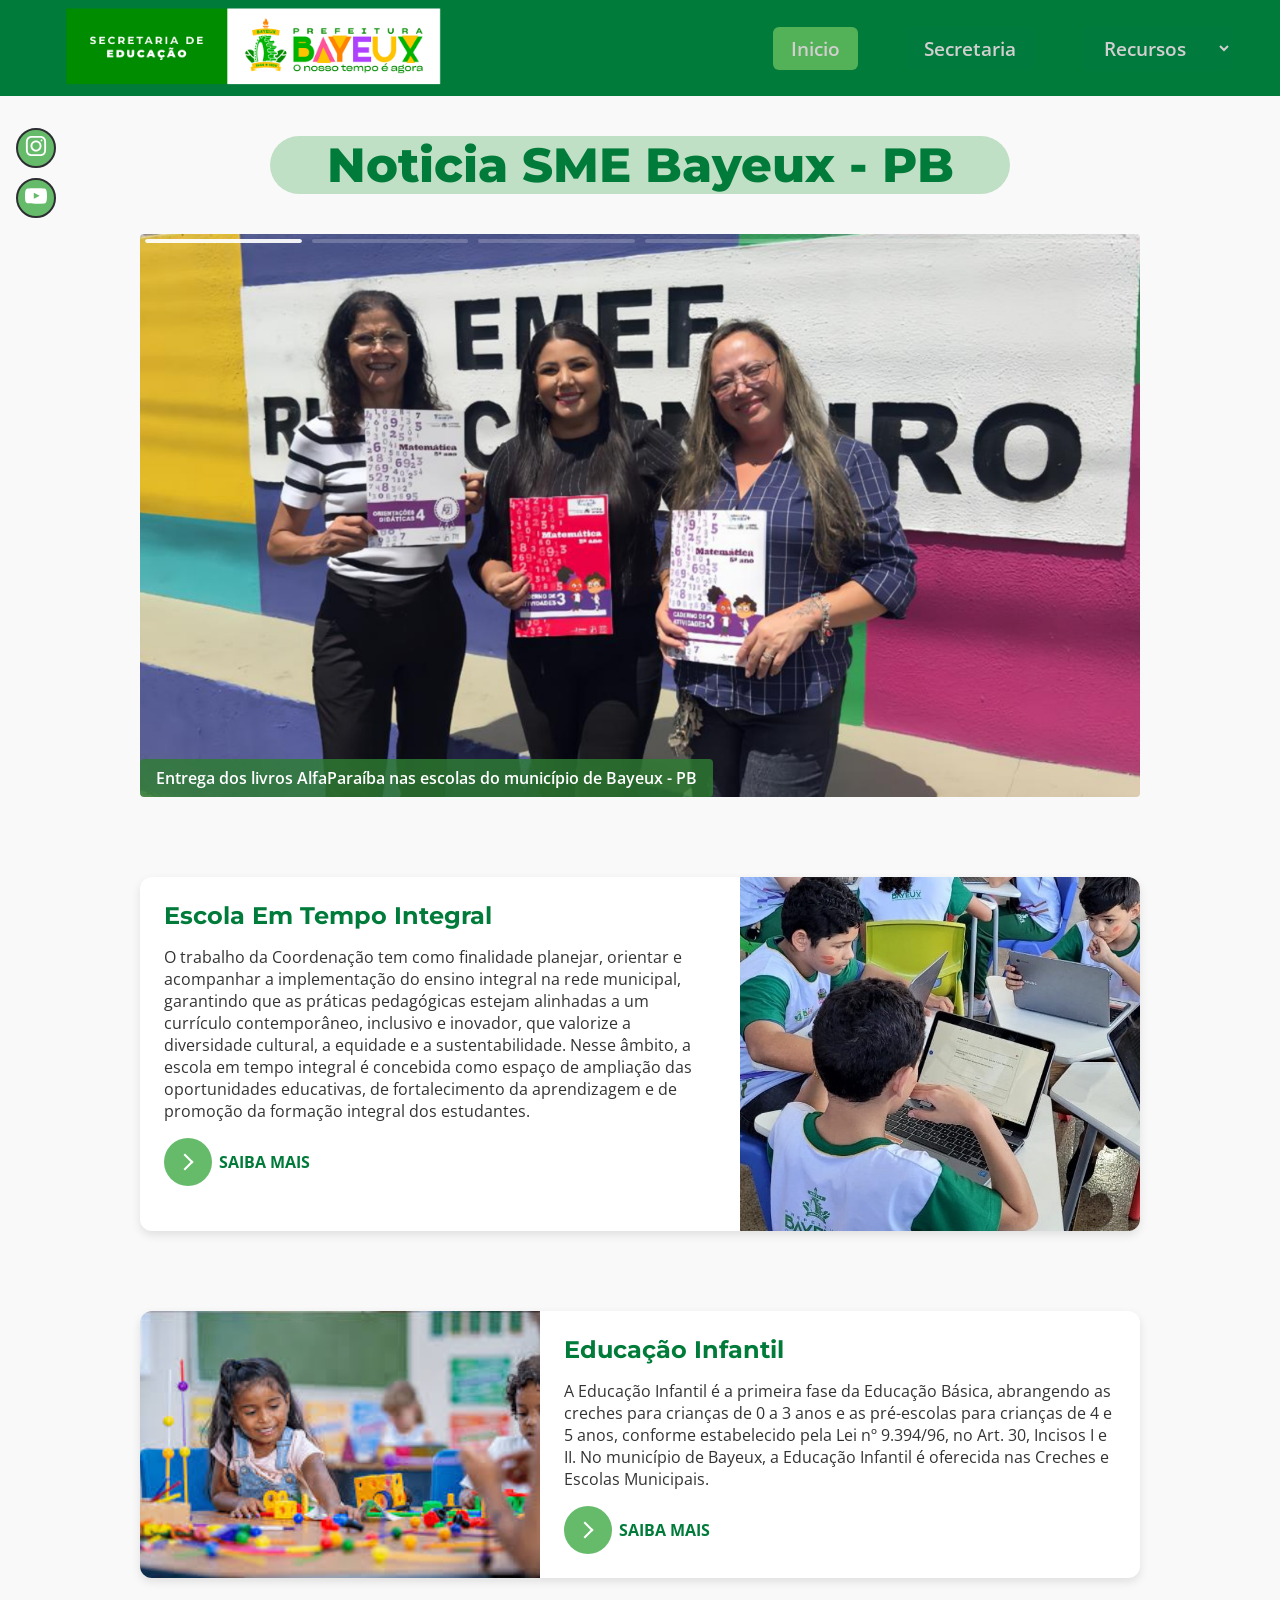
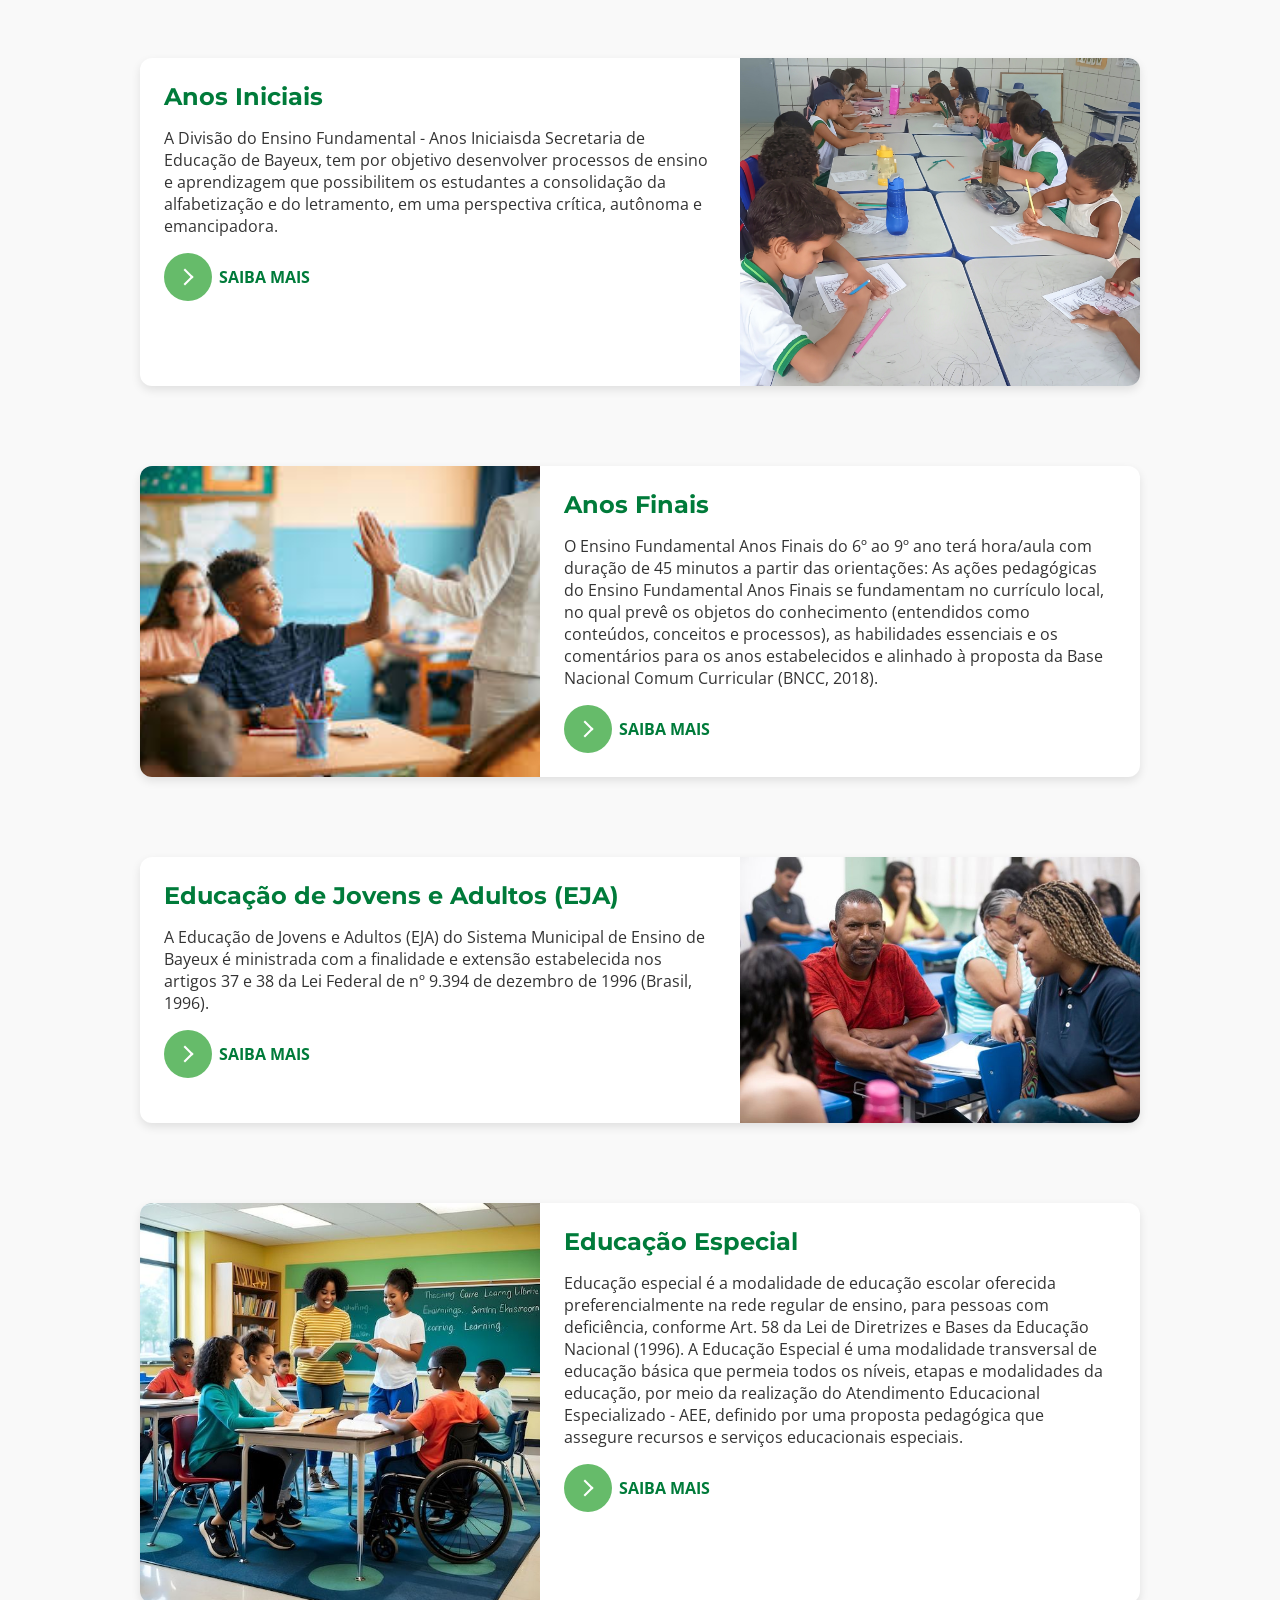
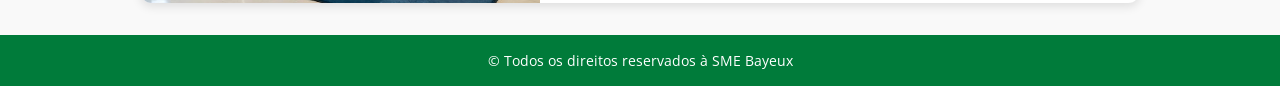
==== index.html @ 7fedcc1d "Att" ====
<!DOCTYPE html>
<html lang="pt-BR">

<head>
  <meta charset="UTF-8">
  <meta name="viewport" content="width=device-width, initial-scale=1.0">
  <link rel="shortcut icon" href="src/imagens/favicon.ico"" type=" image/x-icon">
  <title>Secretaria de Educação Bayeux - PB</title>
  <link rel="stylesheet" href="StyleSlide.css">
  <link rel="stylesheet" href="style.css">
  <link rel="stylesheet" href="stylosMenu.css">
  <link href="https://fonts.googleapis.com/css2?family=Montserrat:wght@600&family=Open+Sans&display=swap"
    rel="stylesheet">
</head>

<body>
  <nav class="navbar">
    <div class="logo"><img src="container/imagens/com fundo horizontal.png" alt=""></div>
    <div class="menu" id="menu">
      <a class="btn-menu" id="inicioMenu" href="./index.html">Inicio</a>
      <a class="btn-menu" href="container/Secretaria/index.html">Secretaria</a>
      <select id="seletor" onchange="navegar()">
        <option value="">Recursos</option>
        <option value="http://sme.bayeux.pb.gov.br/almoxarifado/index.php">Almoxarifato</option>
        <option value="http://sme.bayeux.pb.gov.br/edutec/login.php">Edutec</option>
        <option value="http://sme.bayeux.pb.gov.br/rh/login.php">Recursos H.</option>
      </select>
    </div>
    </div>
    <div class="hamburger" onclick="toggleMenu()" id="hamburger">
      <div class="bar1"></div>
      <div class="bar2"></div>
      <div class="bar3"></div>
    </div>
  </nav>

  <!-- From Uiverse.io by MarcLazz -->
  <div class="button-container">

    <button class="button flex-center">
      <a href="https://www.instagram.com/smebayeux/" target="_blank">
        <svg xmlns="http://www.w3.org/2000/svg" fill="none" width="22px" class="btn-svg" viewBox="0 0 24 24">
          <g stroke-width="0" id="SVGRepo_bgCarrier"></g>
          <g stroke-linejoin="round" stroke-linecap="round" id="SVGRepo_tracerCarrier"></g>
          <g id="SVGRepo_iconCarrier">
            <path fill="#fff"
              d="M12 18C15.3137 18 18 15.3137 18 12C18 8.68629 15.3137 6 12 6C8.68629 6 6 8.68629 6 12C6 15.3137 8.68629 18 12 18ZM12 16C14.2091 16 16 14.2091 16 12C16 9.79086 14.2091 8 12 8C9.79086 8 8 9.79086 8 12C8 14.2091 9.79086 16 12 16Z"
              clip-rule="evenodd" fill-rule="evenodd"></path>
            <path fill="#fff"
              d="M18 5C17.4477 5 17 5.44772 17 6C17 6.55228 17.4477 7 18 7C18.5523 7 19 6.55228 19 6C19 5.44772 18.5523 5 18 5Z">
            </path>
            <path fill="#fff"
              d="M1.65396 4.27606C1 5.55953 1 7.23969 1 10.6V13.4C1 16.7603 1 18.4405 1.65396 19.7239C2.2292 20.8529 3.14708 21.7708 4.27606 22.346C5.55953 23 7.23969 23 10.6 23H13.4C16.7603 23 18.4405 23 19.7239 22.346C20.8529 21.7708 21.7708 20.8529 22.346 19.7239C23 18.4405 23 16.7603 23 13.4V10.6C23 7.23969 23 5.55953 22.346 4.27606C21.7708 3.14708 20.8529 2.2292 19.7239 1.65396C18.4405 1 16.7603 1 13.4 1H10.6C7.23969 1 5.55953 1 4.27606 1.65396C3.14708 2.2292 2.2292 3.14708 1.65396 4.27606ZM13.4 3H10.6C8.88684 3 7.72225 3.00156 6.82208 3.0751C5.94524 3.14674 5.49684 3.27659 5.18404 3.43597C4.43139 3.81947 3.81947 4.43139 3.43597 5.18404C3.27659 5.49684 3.14674 5.94524 3.0751 6.82208C3.00156 7.72225 3 8.88684 3 10.6V13.4C3 15.1132 3.00156 16.2777 3.0751 17.1779C3.14674 18.0548 3.27659 18.5032 3.43597 18.816C3.81947 19.5686 4.43139 20.1805 5.18404 20.564C5.49684 20.7234 5.94524 20.8533 6.82208 20.9249C7.72225 20.9984 8.88684 21 10.6 21H13.4C15.1132 21 16.2777 20.9984 17.1779 20.9249C18.0548 20.8533 18.5032 20.7234 18.816 20.564C19.5686 20.1805 20.1805 19.5686 20.564 18.816C20.7234 18.5032 20.8533 18.0548 20.9249 17.1779C20.9984 16.2777 21 15.1132 21 13.4V10.6C21 8.88684 20.9984 7.72225 20.9249 6.82208C20.8533 5.94524 20.7234 5.49684 20.564 5.18404C20.1805 4.43139 19.5686 3.81947 18.816 3.43597C18.5032 3.27659 18.0548 3.14674 17.1779 3.0751C16.2777 3.00156 15.1132 3 13.4 3Z"
              clip-rule="evenodd" fill-rule="evenodd"></path>
          </g>
        </svg></a>
    </button>



    <button class="button flex-center"> <a href="https://www.youtube.com/c/SecretariadeEduca%C3%A7%C3%A3odeBayeux"
        target="_blank">
        <svg viewBox="0 -3 20 20" width="22px" class="btn-svg" version="1.1" xmlns="http://www.w3.org/2000/svg"
          xmlns:xlink="http://www.w3.org/1999/xlink" fill="#fff" stroke="#fff">
          <g id="SVGRepo_bgCarrier" stroke-width="0"></g>
          <g id="SVGRepo_tracerCarrier" stroke-linecap="round" stroke-linejoin="round"></g>
          <g id="SVGRepo_iconCarrier">
            <title>youtube [#fff168]</title>
            <desc>Created with Sketch.</desc>
            <defs></defs>
            <g id="Page-1" stroke="none" stroke-width="1" fill="none" fill-rule="evenodd">
              <g id="Dribbble-Light-Preview" transform="translate(-300.000000, -7442.000000)" fill="#fff">
                <g id="icons" transform="translate(56.000000, 160.000000)">
                  <path
                    d="M251.988432,7291.58588 L251.988432,7285.97425 C253.980638,7286.91168 255.523602,7287.8172 257.348463,7288.79353 C255.843351,7289.62824 253.980638,7290.56468 251.988432,7291.58588 M263.090998,7283.18289 C262.747343,7282.73013 262.161634,7282.37809 261.538073,7282.26141 C259.705243,7281.91336 248.270974,7281.91237 246.439141,7282.26141 C245.939097,7282.35515 245.493839,7282.58153 245.111335,7282.93357 C243.49964,7284.42947 244.004664,7292.45151 244.393145,7293.75096 C244.556505,7294.31342 244.767679,7294.71931 245.033639,7294.98558 C245.376298,7295.33761 245.845463,7295.57995 246.384355,7295.68865 C247.893451,7296.0008 255.668037,7296.17532 261.506198,7295.73552 C262.044094,7295.64178 262.520231,7295.39147 262.895762,7295.02447 C264.385932,7293.53455 264.28433,7285.06174 263.090998,7283.18289"
                    id="youtube-[#fff168]"></path>
                </g>
              </g>
            </g>
          </g>
        </svg>
      </a>
    </button>

  </div>


  <div class="slide">
    <h1 class="textoSlide">Noticia SME Bayeux - PB</h1>
    <div id="slide">
      <div id="slide-elements">
        <div class="slideNoticia">
          <img src="container/Iniciais/noticia6/imagens/SLD.png" alt="Lobo">
          <a class="noticia" href="container/Iniciais/noticia6/Noticia1.html">Entrega dos livros AlfaParaíba nas escolas
            do município de Bayeux - PB</a>
        </div>
        <div class="slideNoticia">
          <img src="./assets/Design sem nome.png" alt="Lobo">
          <a class="noticia" href="container/EscolaEmTempoIntegral/noticia2/Noticia2.html">Formação dos oficineiros de
            robótica Bayeux -
            PB.</a>
        </div>
        <div class="slideNoticia">
          <img src="./assets/noticia4.png" alt="Lobo">
          <a class="noticia" href="NoticiasSlide/noticia4/Noticia1.html">Secretaria de Educação de Bayeux -PB participa
            do VII Congresso Internacional de Autismos do Brasil.</a>
        </div>
        <div class="slideNoticia">
          <img src="./assets/noticia1.png" alt="Lobo">
          <a class="noticia" href="NoticiasSlide/noticia1/Noticia1.html">Entrega de Fardamentos nas Escolas de Bayeux -
            PB</a>
        </div>

        <div class="slideNoticia">
          <img src="./assets/noticia2.png" alt="Lobo">
          <a class="noticia" href="NoticiasSlide/noticia2/Noticia1.html">Lançamento da Plataforma Jovens Gênios e
            Robótica Educacional em Bayeux - PB</a>
        </div>
        <div class="slideNoticia">
          <img src="./assets/noticia3.png" alt="Lobo">
          <a class="noticia" href="NoticiasSlide/noticia3/Noticia1.html">Participação no Pacto Paraibano pela Primeira
            Infância – Compromisso com o Futuro das Crianças de Bayeux</a>
        </div>
        <!-- <video playsinline src="./assets/video.mp4"></video> -->

      </div>
      <div id="slide-controls"></div>
    </div>
  </div>
  <div class="section">
    <img src="./container/EscolaEmTempoIntegral/imagens/WhatsApp Image 2025-09-27 at 11.26.36.jpeg" alt="Anos Iniciais">
    <div class="section-content">
      <h2>Escola Em Tempo Integral</h2>
      <p>O trabalho da Coordenação tem como finalidade planejar, orientar e acompanhar a implementação do ensino
        integral na rede municipal, garantindo que as práticas pedagógicas estejam alinhadas a um currículo
        contemporâneo, inclusivo e inovador, que valorize a diversidade cultural, a equidade e a sustentabilidade. Nesse
        âmbito, a escola em tempo integral é concebida como espaço de ampliação das oportunidades educativas, de
        fortalecimento da aprendizagem e de promoção da formação integral dos estudantes.</p>
      <a href="./container/EscolaEmTempoIntegral/Iniciais.html" class="saiba-mais"><button class="learn-more">
          <span class="circle" aria-hidden="true">
            <span class="icon arrow"></span>
          </span>
          <span class="button-text">Saiba Mais</span>
        </button></a>
    </div>
  </div>
  <div class="section">
    <img src="./container/imagens/infantil.jpg" alt="Educação Infantil">
    <div class="section-content">
      <h2>Educação Infantil</h2>
      <p>A Educação Infantil é a primeira fase da Educação Básica, abrangendo as creches para crianças de 0 a 3 anos e
        as pré-escolas para crianças de 4 e 5 anos, conforme estabelecido pela Lei nº 9.394/96, no Art. 30, Incisos I e
        II. No município de Bayeux, a Educação Infantil é oferecida nas Creches e Escolas Municipais.</p>
      <a href="./container/Infantil/infantil.html" class="saiba-mais"><button class="learn-more">
          <span class="circle" aria-hidden="true">
            <span class="icon arrow"></span>
          </span>
          <span class="button-text">Saiba Mais</span>
        </button></a>
    </div>
  </div>

  <div class="section">
    <img src="./container/imagens/FE3DC81A-6392-4A5D-9F56-CAB04B73FA2E.jpeg" alt="Anos Iniciais">
    <div class="section-content">
      <h2>Anos Iniciais</h2>
      <p>A Divisão do Ensino Fundamental - Anos Iniciaisda Secretaria de Educação de Bayeux, tem por objetivo
        desenvolver processos de ensino e aprendizagem que possibilitem os estudantes a consolidação da alfabetização e
        do letramento, em uma perspectiva crítica, autônoma e emancipadora.</p>
      <a href="./container/Iniciais/Iniciais.html" class="saiba-mais"><button class="learn-more">
          <span class="circle" aria-hidden="true">
            <span class="icon arrow"></span>
          </span>
          <span class="button-text">Saiba Mais</span>
        </button></a>
    </div>
  </div>

  <div class="section">
    <img src="./container/imagens/educação final.jpg" alt="Anos Finais">
    <div class="section-content">
      <h2>Anos Finais</h2>
      <p>O Ensino Fundamental Anos Finais do 6º ao 9º ano terá hora/aula com duração de 45 minutos a partir das
        orientações: As ações pedagógicas do Ensino Fundamental Anos Finais se fundamentam no currículo local, no qual
        prevê os objetos do conhecimento (entendidos como conteúdos, conceitos e processos), as habilidades essenciais e
        os comentários para os anos estabelecidos e alinhado à proposta da Base Nacional Comum Curricular (BNCC, 2018).
      </p>
      <a href="./container/Finais/Finais.html" class="saiba-mais"><button class="learn-more">
          <span class="circle" aria-hidden="true">
            <span class="icon arrow"></span>
          </span>
          <span class="button-text">Saiba Mais</span>
        </button></a>
    </div>
  </div>

  <div class="section">
    <img src="./container/imagens/eja.jpg" alt="EJA">
    <div class="section-content">
      <h2>Educação de Jovens e Adultos (EJA)</h2>
      <p> A Educação de Jovens e Adultos (EJA) do Sistema Municipal de Ensino de Bayeux é ministrada com a finalidade e
        extensão estabelecida nos artigos 37 e 38 da Lei Federal de nº 9.394 de dezembro de 1996 (Brasil, 1996).</p>
      <a href="./container/Eja/Eja.html" class="saiba-mais"><button class="learn-more">
          <span class="circle" aria-hidden="true">
            <span class="icon arrow"></span>
          </span>
          <span class="button-text">Saiba Mais</span>
        </button></a>
    </div>
  </div>

  <div class="section">
    <img src="./container/imagens/AnosFinais.jpg" alt="Educação Especial">
    <div class="section-content">
      <h2>Educação Especial</h2>
      <p>Educação especial é a modalidade de educação escolar oferecida preferencialmente na rede regular de ensino,
        para pessoas com deficiência, conforme Art. 58 da Lei de Diretrizes e Bases da Educação Nacional (1996). A
        Educação Especial é uma modalidade transversal de educação básica que permeia todos os níveis, etapas e
        modalidades da educação, por meio da realização do Atendimento Educacional Especializado - AEE, definido por uma
        proposta pedagógica que assegure recursos e serviços educacionais especiais.</p>
      <a href="./container/Especial/Especial.html" class="saiba-mais"><button class="learn-more">
          <span class="circle" aria-hidden="true">
            <span class="icon arrow"></span>
          </span>
          <span class="button-text">Saiba Mais</span>
        </button></a>
    </div>
  </div>

  <footer>
    © Todos os direitos reservados à SME Bayeux
  </footer>

  <script type="module" src="dist/script.js"></script>
  <script src="scriptDOM.js"></script>
</body>

</html>
---- StyleSlide.css ----
.slide {
  font-family: sans-serif;
  margin: 20px;
}
.textoSlide{
  font-weight: 800;
  font-size: 3rem;
  margin: 40px auto;
  background-color: rgb(192, 224, 198);
  border-radius: 10rem;
  width: 740px;
}

.slide.paused {
  user-select: none;
  -webkit-user-select: none;
  -webkit-touch-callout: none;
  text-size-adjust: none;
  -webkit-text-size-adjust: none;
  touch-action: manipulation;
}

img,
video {
  display: block;
  max-width: 100%;
}

h1 {
  text-align: center;
  font-size: 2rem;
  color: var(--verde-principal);
  font-family: 'Montserrat', sans-serif;
  margin-bottom: 1rem;
}

#slide {
  display: grid;
  border-radius: 4px;
  overflow: hidden;
  margin: 20px auto;
  max-width: 1000px;
  
}

#slide-elements {
  display: grid;
  grid-area: 1/1;
}

#slide-elements>* {
  grid-area: 1/1;
  opacity: 0;
  visibility: none;
}

#slide-elements>.active {
  opacity: 1;
  visibility: visible;
}

#slide-controls {
  grid-area: 1/1;
  display: grid;
  grid-template-columns: 1fr 1fr;
  position: relative;
}

#slide-controls button {
  opacity: 0;
  appearance: none;
  -webkit-tap-highlight-color: rgba(0, 0, 0, 0);
}

#slide-thumb {
  display: flex;
  position: absolute;
  width: 100%;
  pointer-events: none;
}

#slide-thumb>span {
  flex: 1;
  display: block;
  height: 4px;
  background: rgba(255, 255, 255, 0.2);
  margin: 5px;
  border-radius: 4px;
  overflow: hidden;
  isolation: isolate;
}

#slide-thumb .thumb-item.active {
  display: block;
  height: inherit;
  background: rgba(255, 255, 255, 0.9);
  border-radius: 4px;
  transform: translateX(-100%);
  animation: thumb forwards linear running;
}

#slide-thumb .thumb-item.paused {
  animation-play-state: paused;
}

@keyframes thumb {
  to {
    transform: initial;
  }
}
.noticia{
  padding: .5rem 1rem;
  z-index: 1000;
  cursor: pointer;
  position: absolute;
  bottom: 0;
  border-radius: 4px;
  background: rgba(46, 125, 50, 0.8);
  color: white;
  text-decoration: none;
  font-weight: 600;
  font-size: 1rem;
}
.noticia:hover{
  background-color: #2E7D32;
}
.slideNoticia{
  position: relative;
}
---- style.css ----
:root {
      --verde-principal: #2e7d32;
      --verde-claro: #66bb6a;
      --fundo: #f9f9f9;
      --texto: #333;
      --branco: #fff;
    }

    * {
      margin: 0;
      padding: 0;
      box-sizing: border-box;
      font-family: 'Open Sans', sans-serif;
    }

    body {
      background-color: var(--fundo);
      color: var(--texto);
      position: relative;
    }

    header {
      background: linear-gradient(135deg, var(--verde-claro), var(--verde-principal));
      color: var(--branco);
      padding: 2rem 1rem;
      text-align: center;
    }

    header h1 {
      font-family: 'Montserrat', sans-serif;
      font-size: 2rem;
      margin-bottom: 0.5rem;
    }

    .section {
      background-color: var(--branco);
      margin: 1rem auto;
      border-radius: 12px;
      box-shadow: 0 4px 10px rgba(0, 0, 0, 0.1);
      display: flex;
      overflow: hidden;
      max-width: 1000px;
      flex-direction: row;
      margin-top: 80px;
    }

    .section:nth-child(even) {
      flex-direction: row-reverse;
    }

    .section img {
      width: 40%;
      object-fit: cover;
    }

    .section-content {
      padding: 1.5rem;
      width: 60%;
    }

    .section-content h2 {
      color: var(--verde-principal);
      font-family: 'Montserrat', sans-serif;
      margin-bottom: 1rem;
    }

    .section-content p {
      margin-bottom: 1rem;
    }

    .saiba-mais {
      color: var(--verde-principal);
      text-decoration: none;
      font-weight: bold;
    }

    footer {
      background-color: var(--verde-principal);
      color: var(--branco);
      text-align: center;
      padding: 1rem;
      font-size: 0.9rem;
      margin-top: 2rem;
    }

    @media (max-width: 768px) {
      header img {
        display: none;
      }
      .button-container .button{
        display: none;
      }
      .button-container{
        display: none;
      }

      .section {
        flex-direction: column !important;
      }

      .section img,
      .section-content {
        width: 100%;
      }

      .section img {
        height: 200px;
      }

      .slide h1 {
        font-size: 1.5rem;
      }

      .redes {
        display: none;
      }
    }

    @media (max-width: 1100px) {
      header img {
        display: none;
      }
      .button-container .button{
        display: none;
      }
      
      .redes{
        display: none;
      }
    }

    header {
      position: relative;
    }

    header img {
      width: 10rem;
      position: absolute;
      left: 0;
      top: 23px;
      margin-left: 10px;
    }

   
    /* From Uiverse.io by cssbuttons-io */ 
button {
 position: relative;
 display: inline-block;
 cursor: pointer;
 outline: none;
 border: 0;
 vertical-align: middle;
 text-decoration: none;
 background: transparent;
 padding: 0;
 font-size: inherit;
 font-family: inherit;
}

button.learn-more {
 width: 12rem;
 height: auto;
}

button.learn-more .circle {
 transition: all 0.45s cubic-bezier(0.65, 0, 0.076, 1);
 position: relative;
 display: block;
 margin: 0;
 width: 3rem;
 height: 3rem;
 background: var(--verde-claro);
 border-radius: 1.625rem;
}

button.learn-more .circle .icon {
 transition: all 0.45s cubic-bezier(0.65, 0, 0.076, 1);
 position: absolute;
 top: 0;
 bottom: 0;
 margin: auto;
 background: #fff;
}

button.learn-more .circle .icon.arrow {
 transition: all 0.45s cubic-bezier(0.65, 0, 0.076, 1);
 left: 0.625rem;
 width: 1.125rem;
 height: 0.125rem;
 background: none;
}

button.learn-more .circle .icon.arrow::before {
 position: absolute;
 content: "";
 top: -0.29rem;
 right: 0.0625rem;
 width: 0.625rem;
 height: 0.625rem;
 border-top: 0.125rem solid #fff;
 border-right: 0.125rem solid #fff;
 transform: rotate(45deg);
}

button.learn-more .button-text {
 transition: all 0.45s cubic-bezier(0.65, 0, 0.076, 1);
 position: absolute;
 top: 0;
 left: 0;
 right: 0;
 bottom: 0;
 padding: 0.75rem 0;
 margin: 0 0 0 .5rem;
 color: var(--verde-principal);
 font-weight: 700;
 line-height: 1.6;
 text-align: center;
 text-transform: uppercase;
}

button:hover .circle {
 width: 100%;
}

button:hover .circle .icon.arrow {
 background: #fff;
 transform: translate(1rem, 0);
}

button:hover .button-text {
 color: #fff;
}

/* From Uiverse.io by MarcLazz */ 
.button-container {
  position: absolute;
  display: block;
  top: 8rem;
  left: 1rem;
}

.button {
  cursor: pointer;
  text-decoration: none;
  color: #ffff;
  width: 40px;
  height: 40px;
  border-radius: 50%;
  background-color: var(--verde-claro);
  border: 2px solid #2d2e32;
  transition: all 0.45s;
  margin-bottom: 10px;
}

.button:hover {
  transform: rotate(360deg);
  transform-origin: center center;
  background-color: #ffff;
  color: #2d2e32;
}

.button:hover .btn-svg {
  filter: invert(100%) sepia(100%) saturate(0%) hue-rotate(305deg)
    brightness(103%) contrast(103%);
}

.flex-center {
  display: flex;
  justify-content: center;
  align-items: center;
}
---- stylosMenu.css ----
:root {
   --verde-principal: #007b3a;
   --branco: #ffffff;
   --cinza: #f0f0f0;
 }

 * {
   margin: 0;
   padding: 0;
   box-sizing: border-box;
 }

 body {
   font-family: Arial, sans-serif;
 }

 .navbar {
   background-color: var(--verde-principal);
   color: var(--branco);
   display: flex;
   justify-content: space-between;
   align-items: center;
   padding: 3rem;
   height: 60px;
 }

 .logo {
   display: flex;
   align-items: center;
   gap: 0.5rem;
   font-weight: bold;
   font-size: 2rem;
 }

 .logo img {
   height: 7rem;
   padding: .5rem;
 }

 .menu {
   display: flex;
   align-items: center;
   justify-content: center;
   gap: 3rem;
   z-index: 2000;
 }

 .menu a {
   font-size: 1.2rem;
   color: var(--branco);
   text-decoration: none;
   z-index: 2000;
   display: inline-block;
   padding: 8px 18px;
   border-radius: 6px;
   background: #007a3d;
   /* botão branco */
   color: #d1cfcf !important;
   /* verde do site */
   font-weight: 600;
   border: none;
   transition: 0.3s;
 }

 #inicioMenu {
   background: #53b157;
 }

 .menu a:hover {
   background: #53b157;
   color: #ffffff !important;
   border: none;
   z-index: 2000;
 }

 .Inicio:hover {
   background-color: #30c5768c;
   padding: 1rem;
   border-radius: 5px;
   transition: .5s;
 }

 #seletor {
   width: 150px;
   font-size: 1.2rem;
   z-index: 2000;
   display: inline-block;
   padding: 8px 18px;
   border-radius: 6px;
   background: #007a3d;
   /* botão branco */
   color: #d1cfcf !important;
   /* verde do site */
   font-weight: 600;
   border: none;
   transition: 0.3s;
 }

 #seletor:hover {
   background: #53b157;
   color: #ffffff !important;
   border: none;
   z-index: 2000;
 }

 #seletor option {
   font-size: 1.2rem;
   z-index: 2000;
   display: inline-block;
   padding: 8px 18px;
   border-radius: 6px;
   background: #007a3d;
   /* botão branco */
   color: #ffffff !important;
   /* verde do site */
   font-weight: 400;
   border: 2px solid #66bb6a;
   transition: 0.3s;
 }


 .hamburger {
   display: none;
   flex-direction: column;
   cursor: pointer;
   gap: 5px;
   z-index: 2000;
 }

 .hamburger div {
   width: 25px;
   height: 3px;
   background-color: var(--branco);
   transition: 0.4s ease;
   z-index: 2000;

 }

 .hamburger.active .bar1 {
   transform: rotate(45deg) translate(5px, 5px);
   z-index: 2000;

 }

 .hamburger.active .bar2 {
   opacity: 0;
   z-index: 2000;
 }

 .hamburger.active .bar3 {
   transform: rotate(-45deg) translate(5px, -5px);
   z-index: 2000;
 }

 @media (max-width: 768px) {
   .navbar {
     padding: 1rem;
   }

   .logo img {
     height: 4.5rem;
     padding: .5rem;
   }

   .menu {
     display: none;
     flex-direction: column;
     background-color: var(--verde-principal);
     position: absolute;
     top: 70px;
     right: 0;
     width: 200px;
     padding: 1rem;
   }

   .logo {
     align-items: center;
     justify-content: center;
     font-size: 1rem;
   }


   .menu a {
     text-align: center;
     font-size: 1.2rem;
     border: none;
   }

   .menu a:hover {
     background-color: #30c5768c;
   }

   .menu.active {
     display: flex;
     top: 60px;
   }

   .hamburger {
     display: flex;
   }

   #seletor {
     width: 100%;
   }

   #inicioMenu {
     background: none;
   }
 }
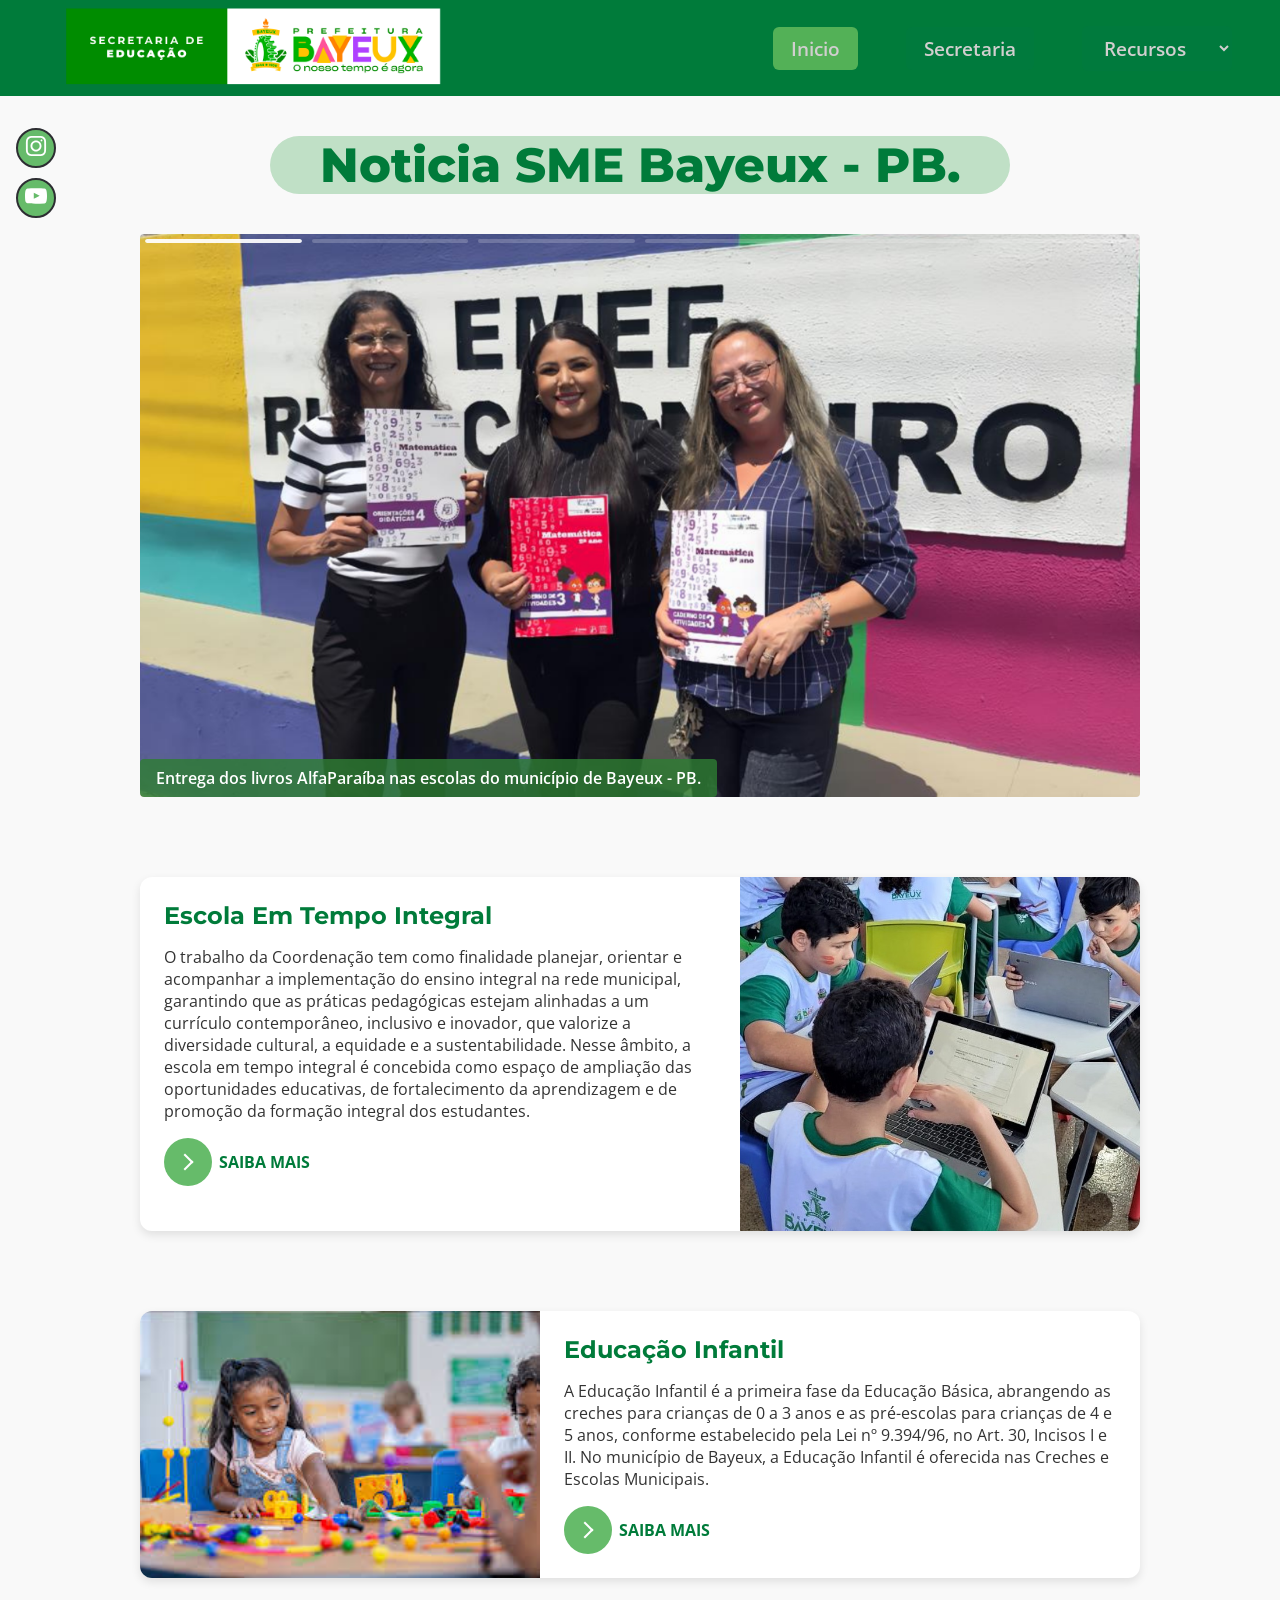
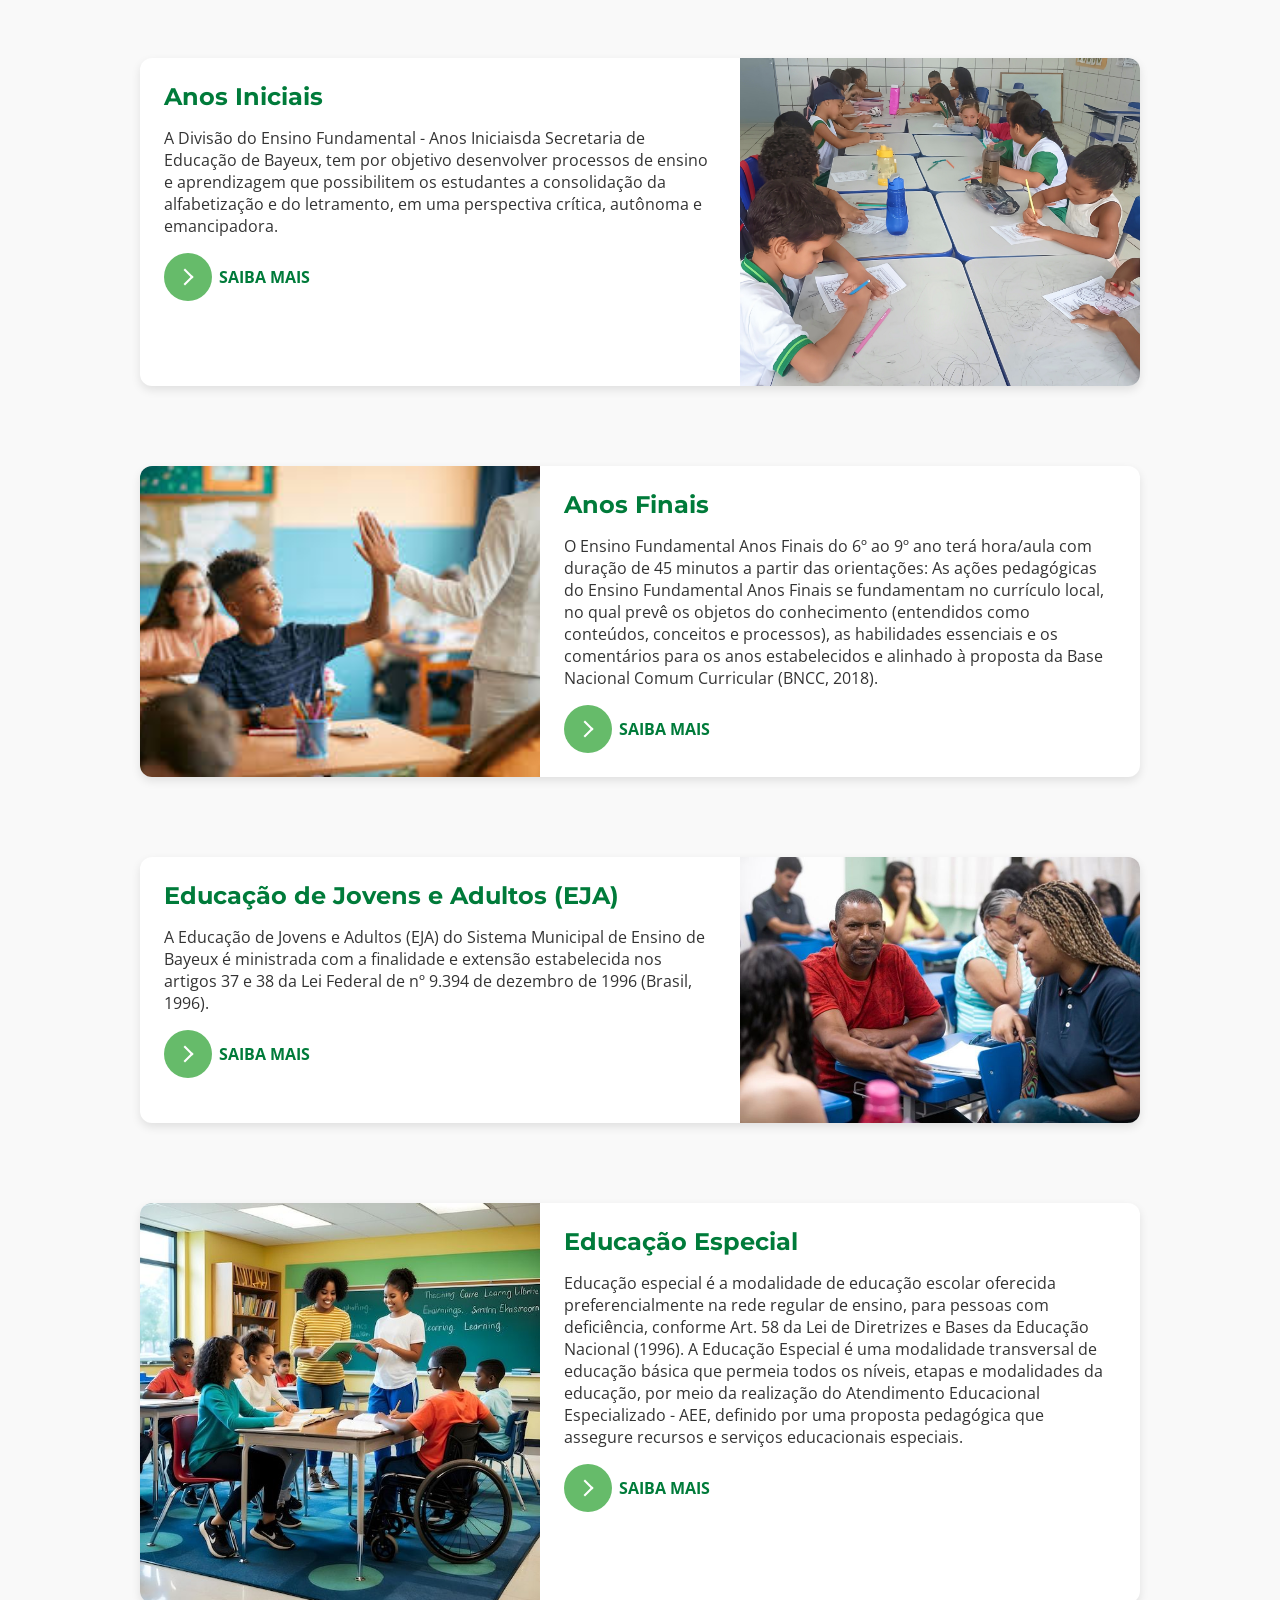
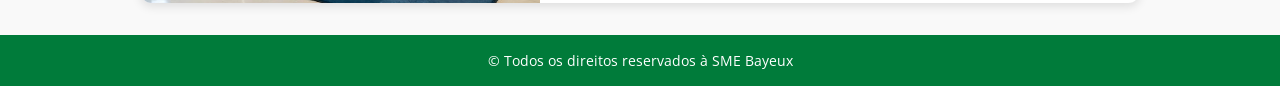
==== commit ca64d7cb: "Att" ====
--- a/index.html
+++ b/index.html
@@ -86,13 +86,13 @@
 
 
   <div class="slide">
-    <h1 class="textoSlide">Noticia SME Bayeux - PB</h1>
+    <h1 class="textoSlide">Noticia SME Bayeux - PB.</h1>
     <div id="slide">
       <div id="slide-elements">
         <div class="slideNoticia">
           <img src="container/Iniciais/noticia6/imagens/SLD.png" alt="Lobo">
           <a class="noticia" href="container/Iniciais/noticia6/Noticia1.html">Entrega dos livros AlfaParaíba nas escolas
-            do município de Bayeux - PB</a>
+            do município de Bayeux - PB.</a>
         </div>
         <div class="slideNoticia">
           <img src="./assets/Design sem nome.png" alt="Lobo">
@@ -108,18 +108,18 @@
         <div class="slideNoticia">
           <img src="./assets/noticia1.png" alt="Lobo">
           <a class="noticia" href="NoticiasSlide/noticia1/Noticia1.html">Entrega de Fardamentos nas Escolas de Bayeux -
-            PB</a>
+            PB.</a>
         </div>
 
         <div class="slideNoticia">
           <img src="./assets/noticia2.png" alt="Lobo">
           <a class="noticia" href="NoticiasSlide/noticia2/Noticia1.html">Lançamento da Plataforma Jovens Gênios e
-            Robótica Educacional em Bayeux - PB</a>
+            Robótica Educacional em Bayeux - PB.</a>
         </div>
         <div class="slideNoticia">
           <img src="./assets/noticia3.png" alt="Lobo">
           <a class="noticia" href="NoticiasSlide/noticia3/Noticia1.html">Participação no Pacto Paraibano pela Primeira
-            Infância – Compromisso com o Futuro das Crianças de Bayeux</a>
+            Infância – Compromisso com o Futuro das Crianças de Bayeux - PB.</a>
         </div>
         <!-- <video playsinline src="./assets/video.mp4"></video> -->
 
--- a/style.css
+++ b/style.css
@@ -113,6 +113,11 @@
 
       .redes {
         display: none;
+      }
+      .textoSlide{
+        font-size: 1.3rem;
+        width: 100%;
+        margin: 30px auto;
       }
     }
 
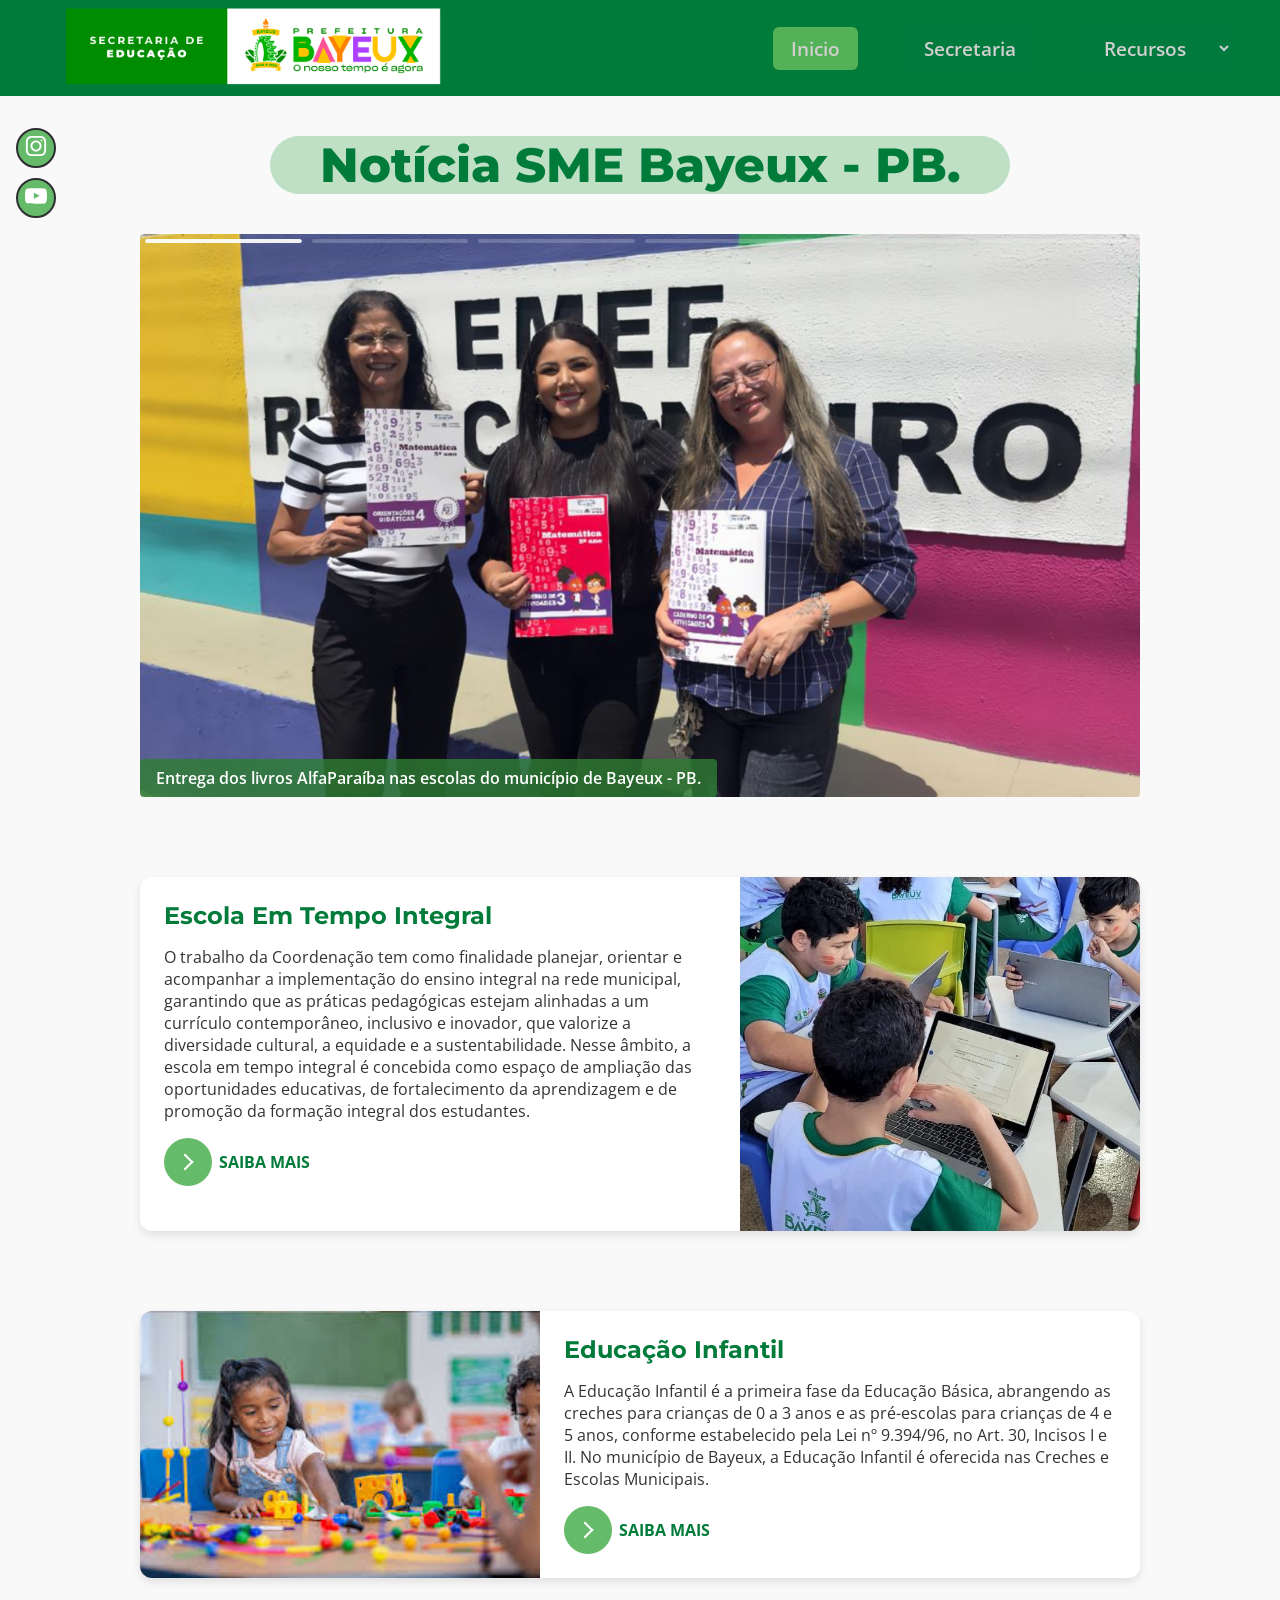
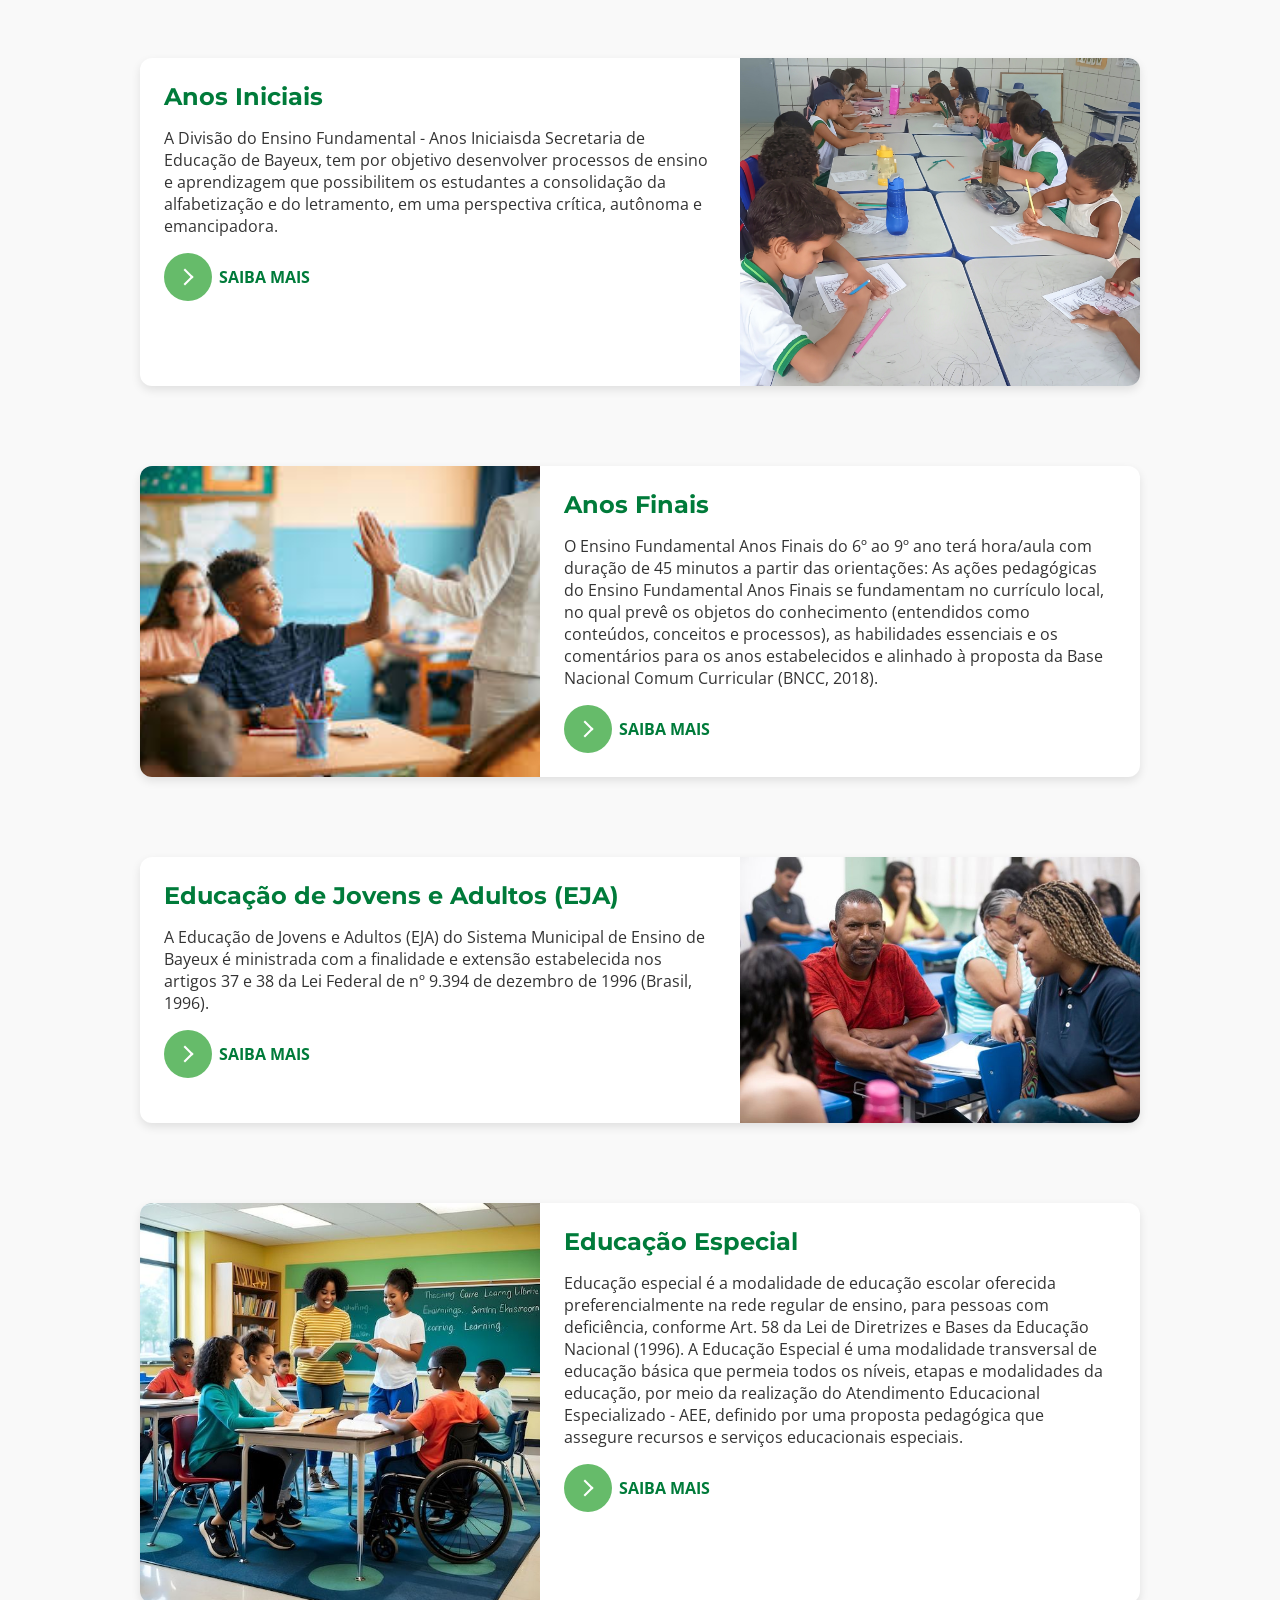
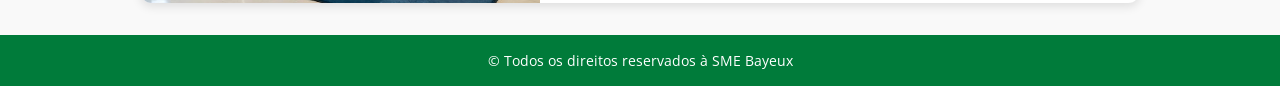
==== commit 48456efb: "Att" ====
--- a/index.html
+++ b/index.html
@@ -86,7 +86,7 @@
 
 
   <div class="slide">
-    <h1 class="textoSlide">Noticia SME Bayeux - PB.</h1>
+    <h1 class="textoSlide">Notícia SME Bayeux - PB.</h1>
     <div id="slide">
       <div id="slide-elements">
         <div class="slideNoticia">
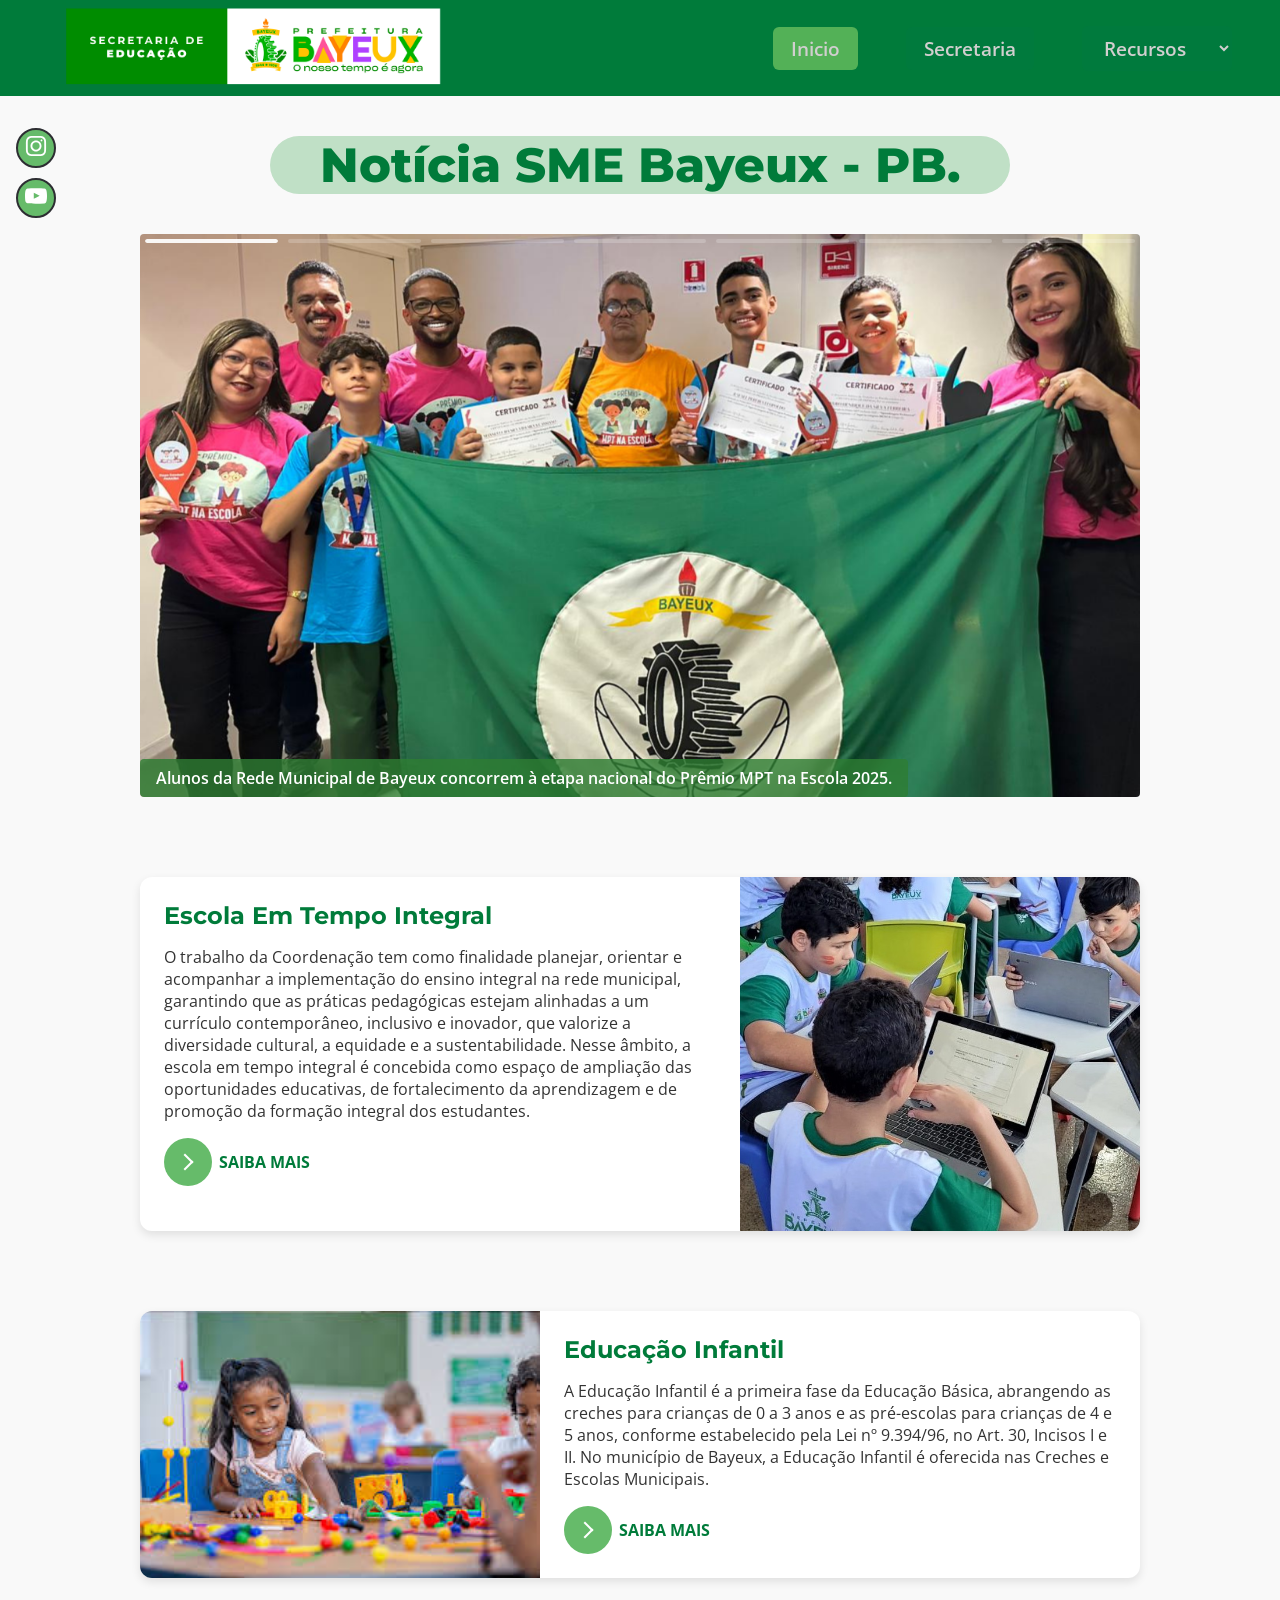
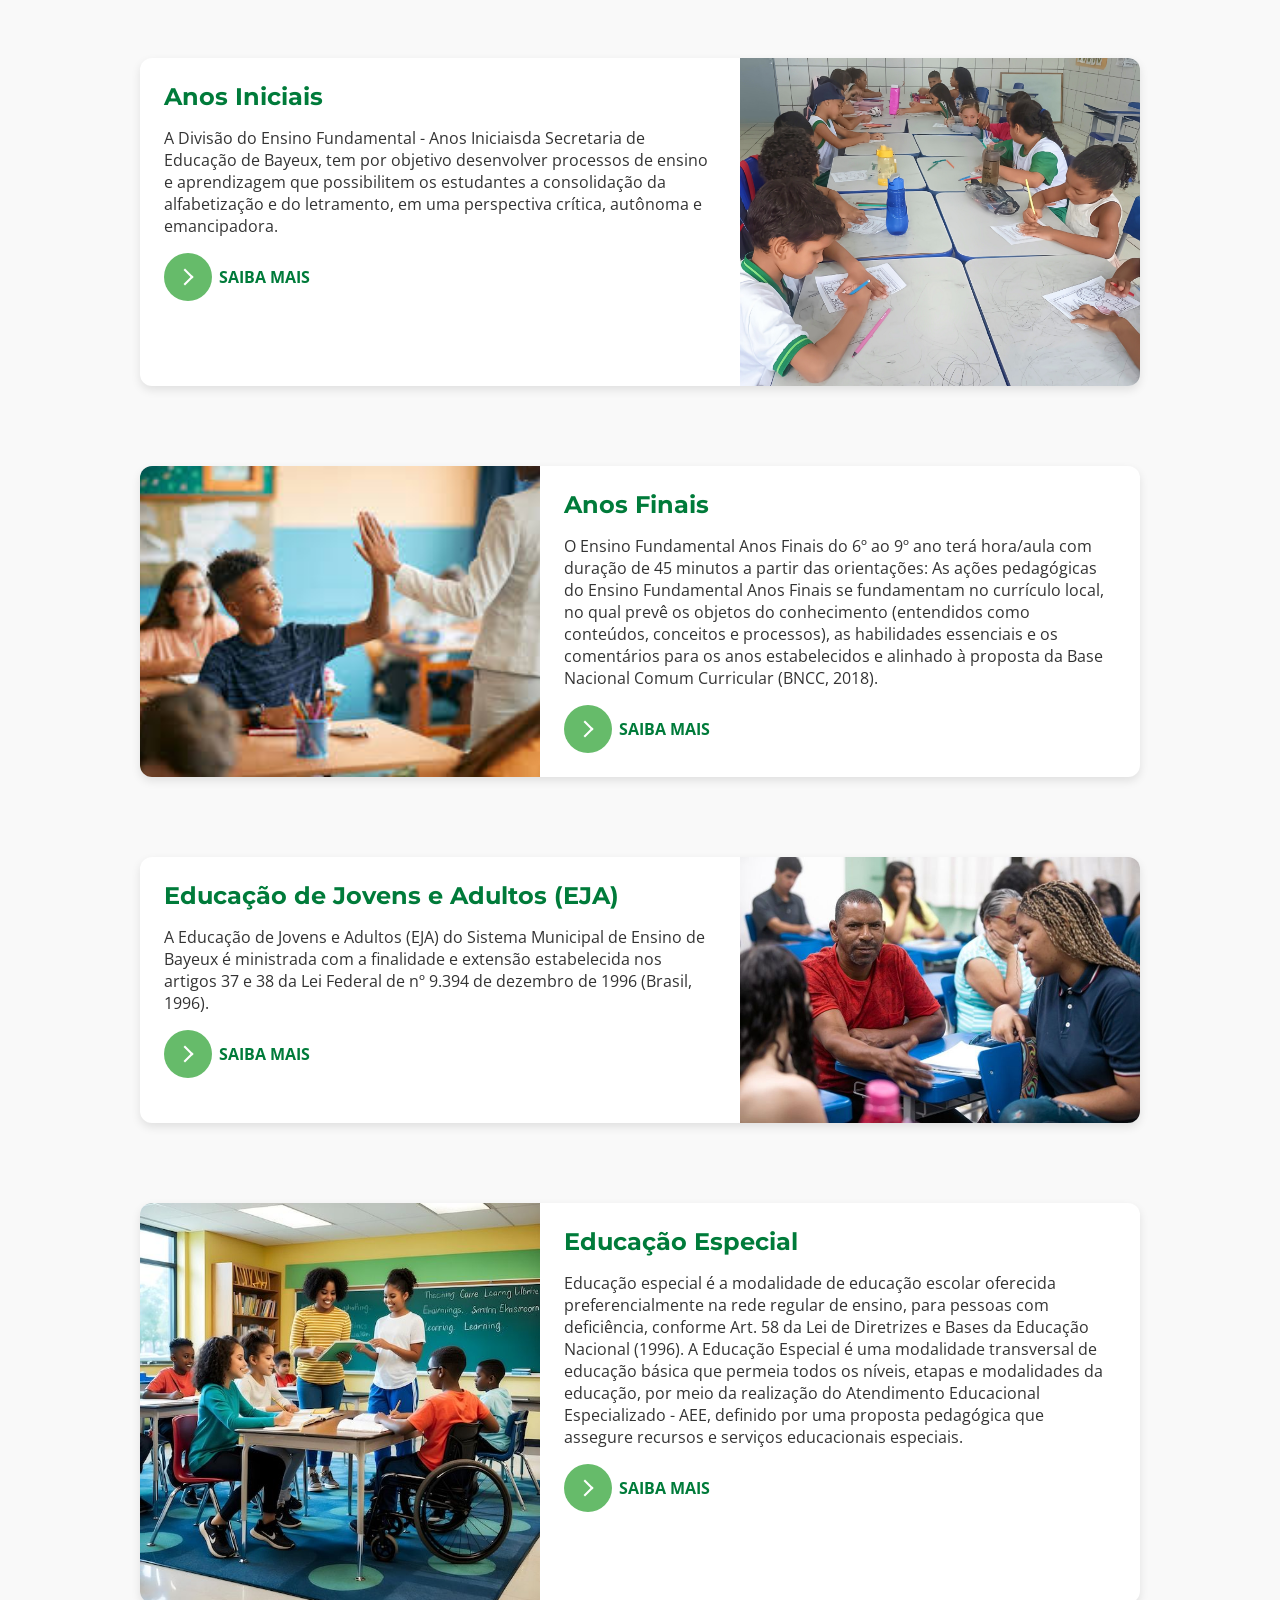
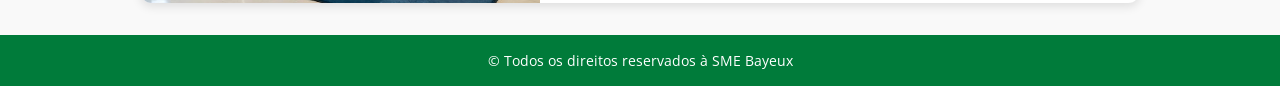
==== commit a7105935: "Att" ====
--- a/index.html
+++ b/index.html
@@ -90,6 +90,12 @@
     <div id="slide">
       <div id="slide-elements">
         <div class="slideNoticia">
+          <img src="NoticiasSlide/noticia6/imagens/capa.png" alt="Lobo">
+          <a class="noticia" href="NoticiasSlide/noticia6/Noticia1.html">Alunos da Rede Municipal de Bayeux
+            concorrem à etapa nacional do Prêmio MPT na
+            Escola 2025.</a>
+        </div>
+        <div class="slideNoticia">
           <img src="container/Iniciais/noticia6/imagens/SLD.png" alt="Lobo">
           <a class="noticia" href="container/Iniciais/noticia6/Noticia1.html">Entrega dos livros AlfaParaíba nas escolas
             do município de Bayeux - PB.</a>
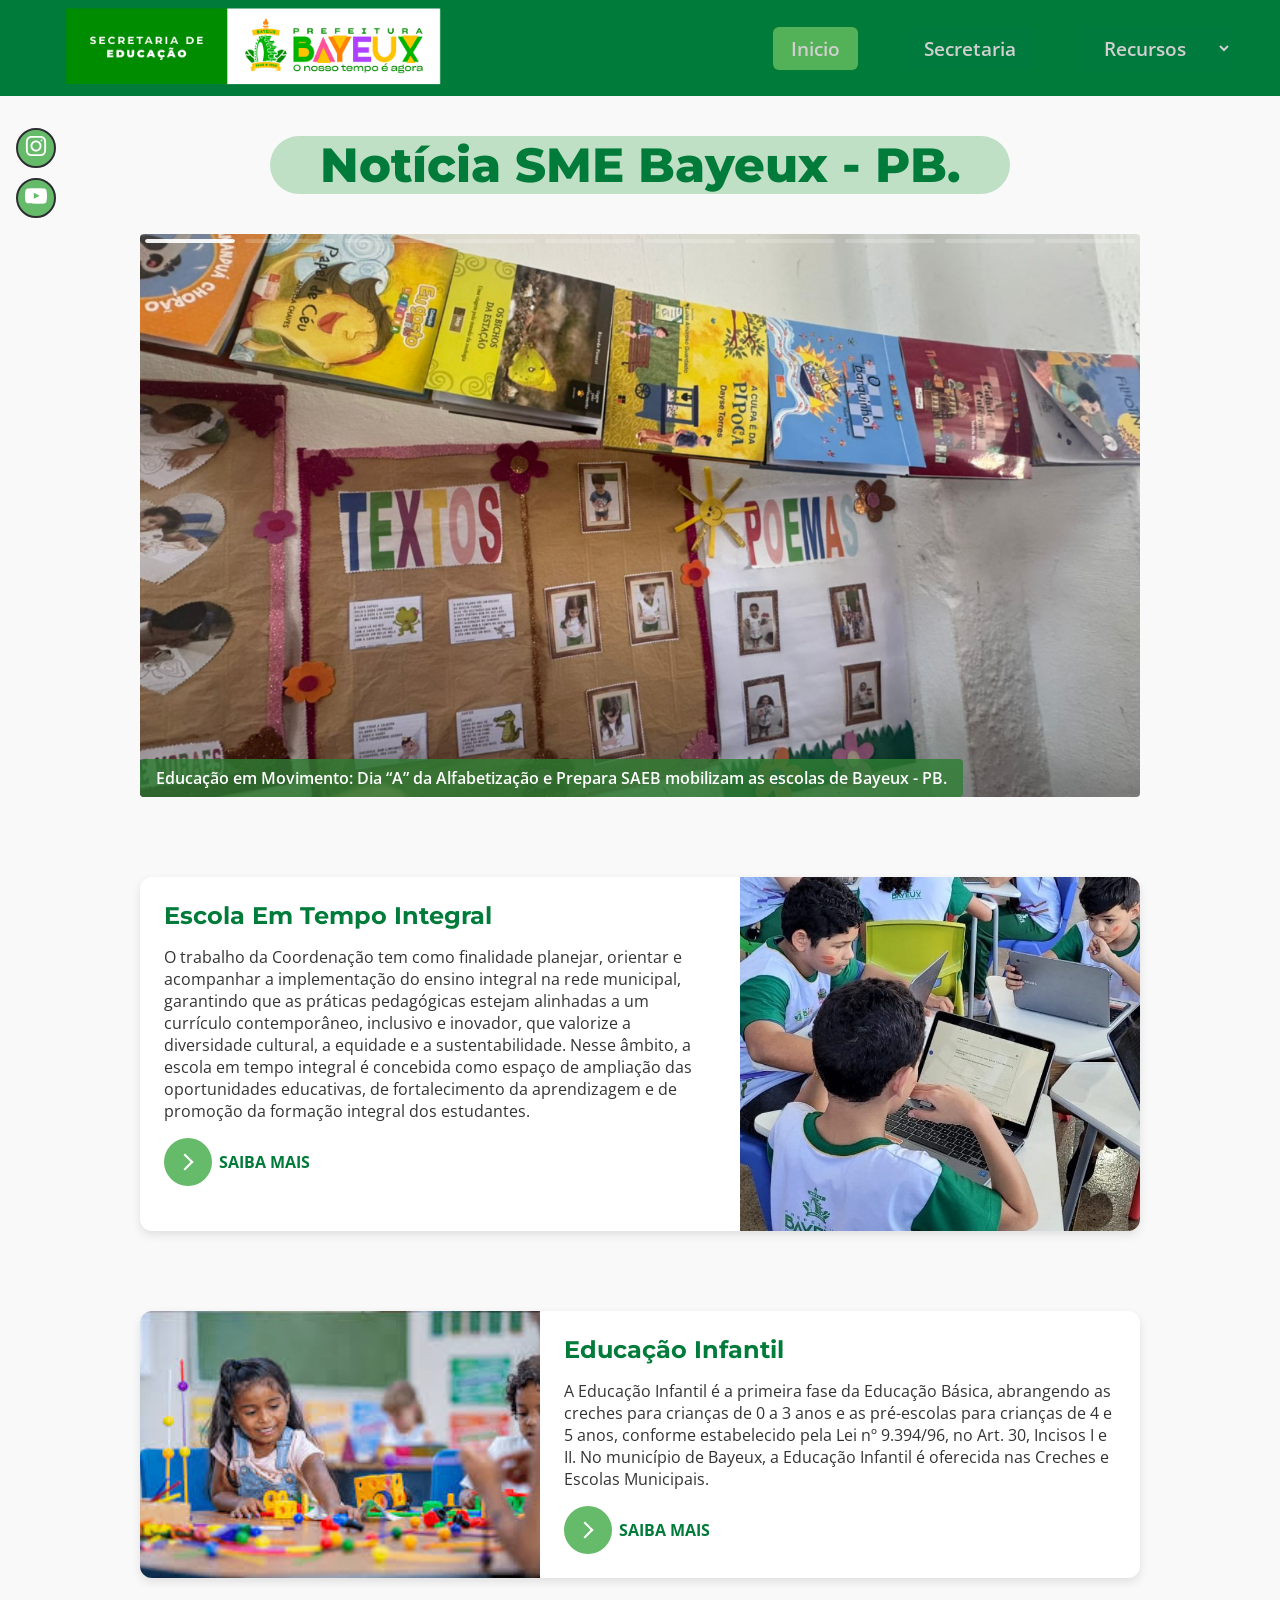
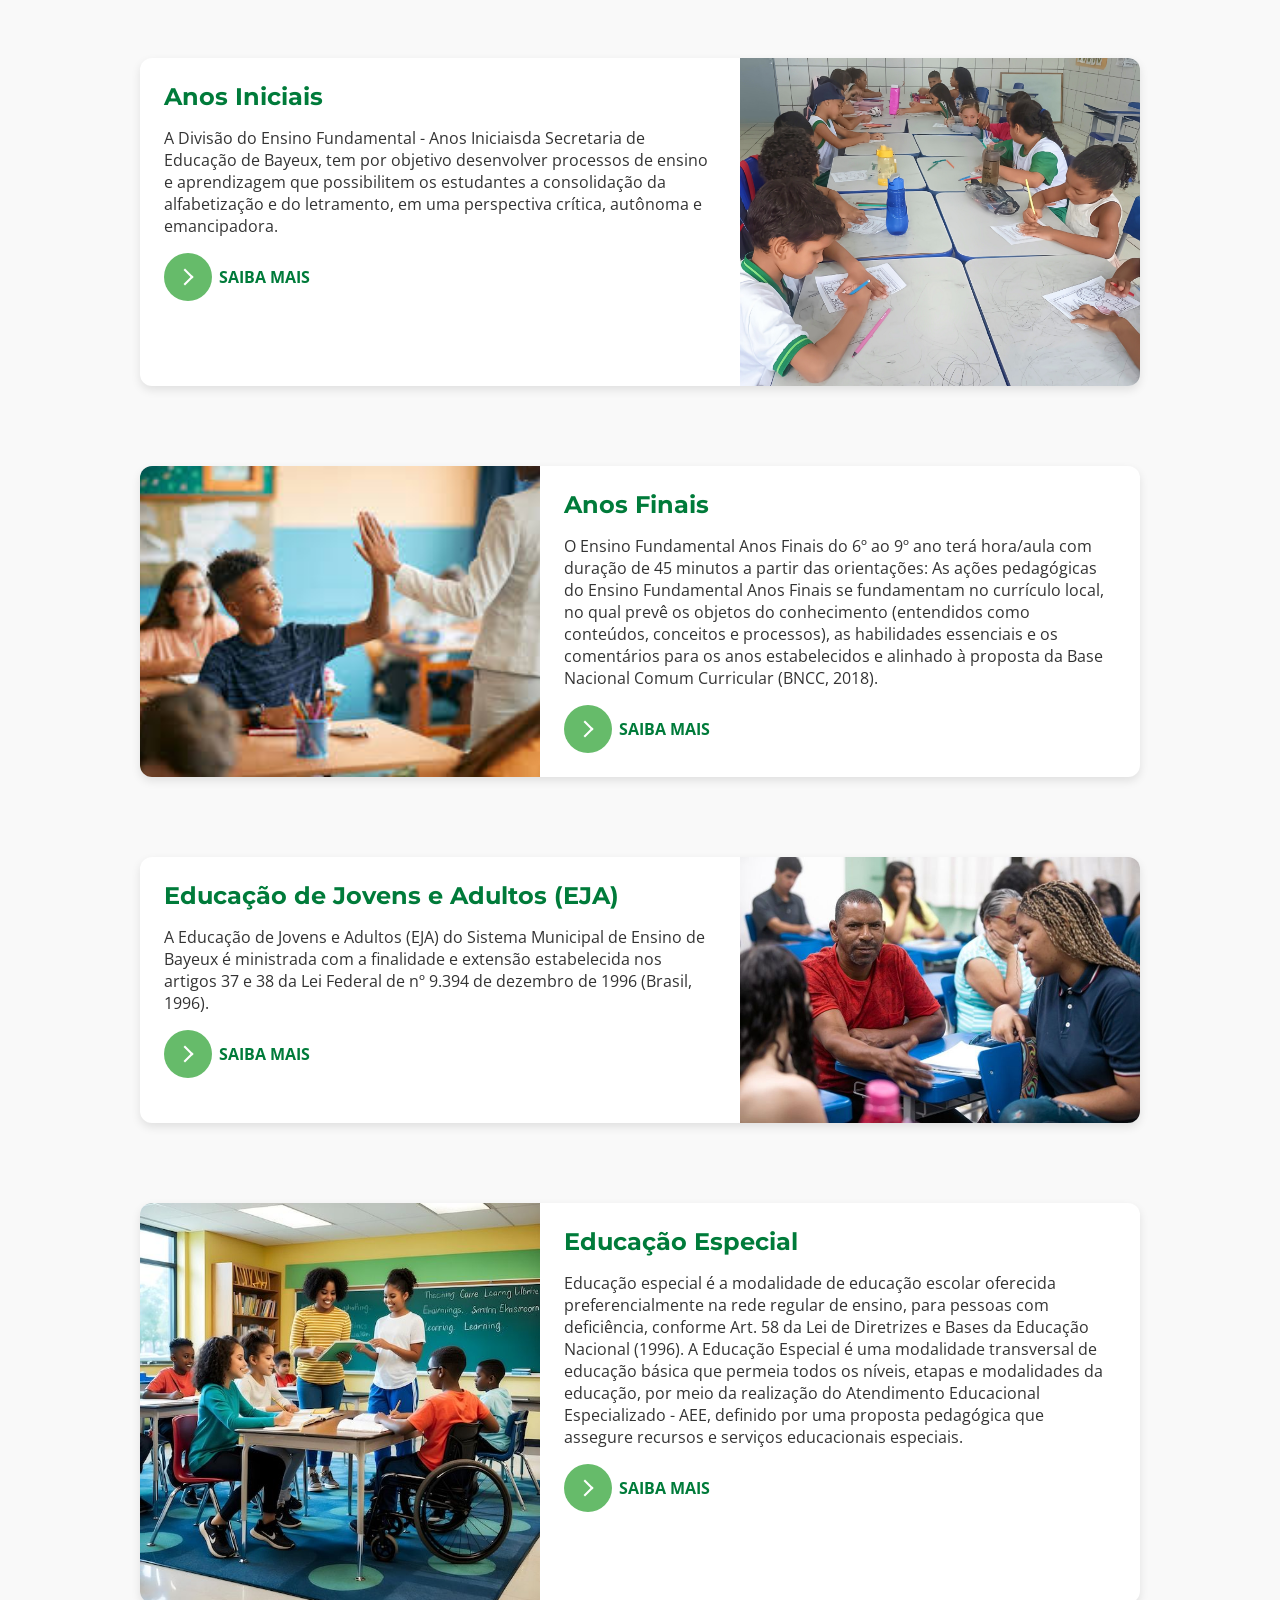
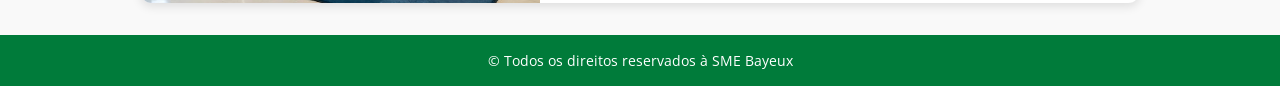
==== commit e81a941f: "Att" ====
--- a/index.html
+++ b/index.html
@@ -90,6 +90,26 @@
     <div id="slide">
       <div id="slide-elements">
         <div class="slideNoticia">
+          <img src="container/Iniciais/noticia12/imagens/capa.png" alt="Lobo">
+          <a class="noticia" href="container/Iniciais/noticia12/Noticia3.html">Educação em Movimento: Dia “A” da
+            Alfabetização e Prepara SAEB mobilizam as escolas de Bayeux - PB.</a>
+        </div>
+        <div class="slideNoticia">
+          <img src="container/Iniciais/noticia11/imagens/capa.png" alt="Lobo">
+          <a class="noticia" href="container/Iniciais/noticia11/Noticia3.html">IV Ciclo Formativo para Gestores no
+            âmbito do Programa Alfabetiza Mais Paraíba – 15 de Outubro.</a>
+        </div>
+        <div class="slideNoticia">
+          <img src="container/Iniciais/noticia10/imagens/capa.png" alt="Lobo">
+          <a class="noticia" href="container/Iniciais/noticia10/Noticia1.html">Bayeux realiza IV Ciclo Formativo para
+            Professores do 2º Ano.</a>
+        </div>
+        <div class="slideNoticia">
+          <img src="container/Iniciais/noticia9/imagens/capa.png" alt="Lobo">
+          <a class="noticia" href="container/Iniciais/noticia9/Noticia3.html">Bayeux sedia Encontro Formativo da 16ª GRE
+            com participação da SECOM.</a>
+        </div>
+        <div class="slideNoticia">
           <img src="NoticiasSlide/noticia6/imagens/capa.png" alt="Lobo">
           <a class="noticia" href="NoticiasSlide/noticia6/Noticia1.html">Alunos da Rede Municipal de Bayeux
             concorrem à etapa nacional do Prêmio MPT na
@@ -122,11 +142,7 @@
           <a class="noticia" href="NoticiasSlide/noticia2/Noticia1.html">Lançamento da Plataforma Jovens Gênios e
             Robótica Educacional em Bayeux - PB.</a>
         </div>
-        <div class="slideNoticia">
-          <img src="./assets/noticia3.png" alt="Lobo">
-          <a class="noticia" href="NoticiasSlide/noticia3/Noticia1.html">Participação no Pacto Paraibano pela Primeira
-            Infância – Compromisso com o Futuro das Crianças de Bayeux - PB.</a>
-        </div>
+
         <!-- <video playsinline src="./assets/video.mp4"></video> -->
 
       </div>
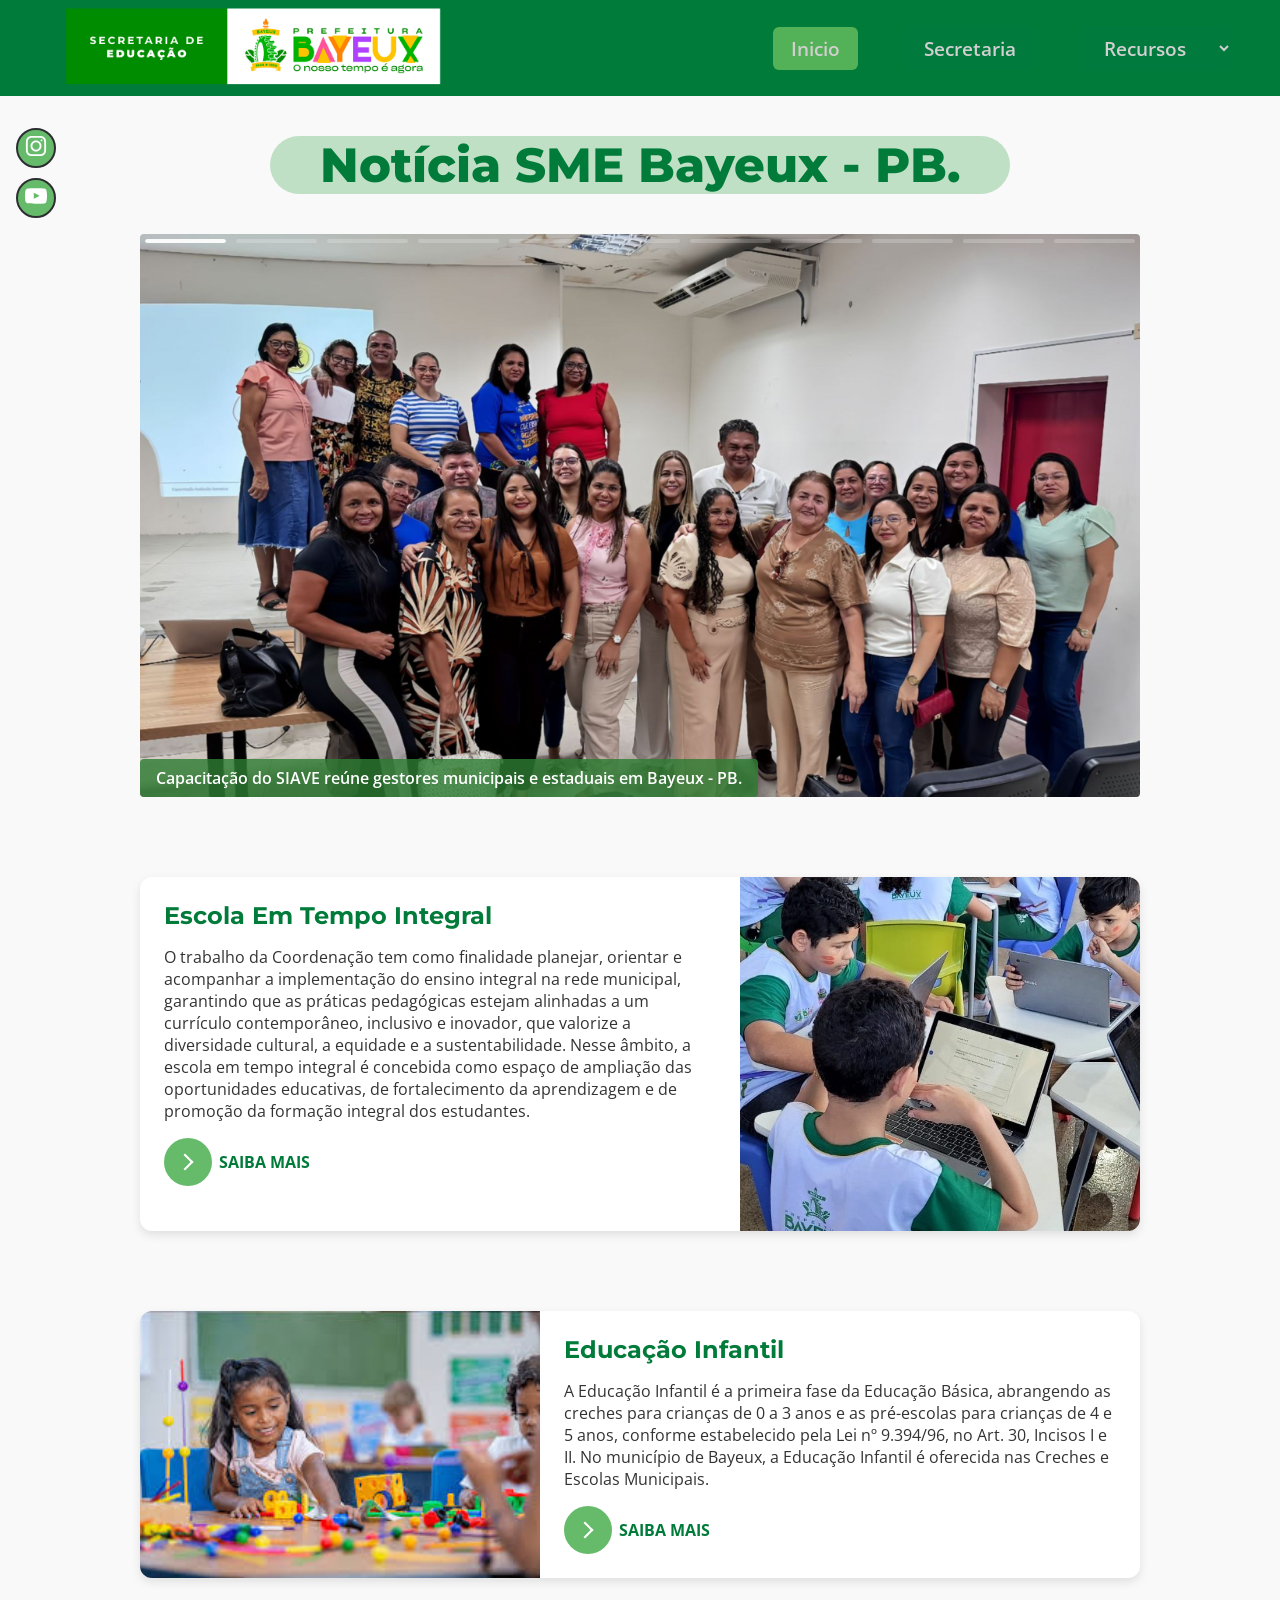
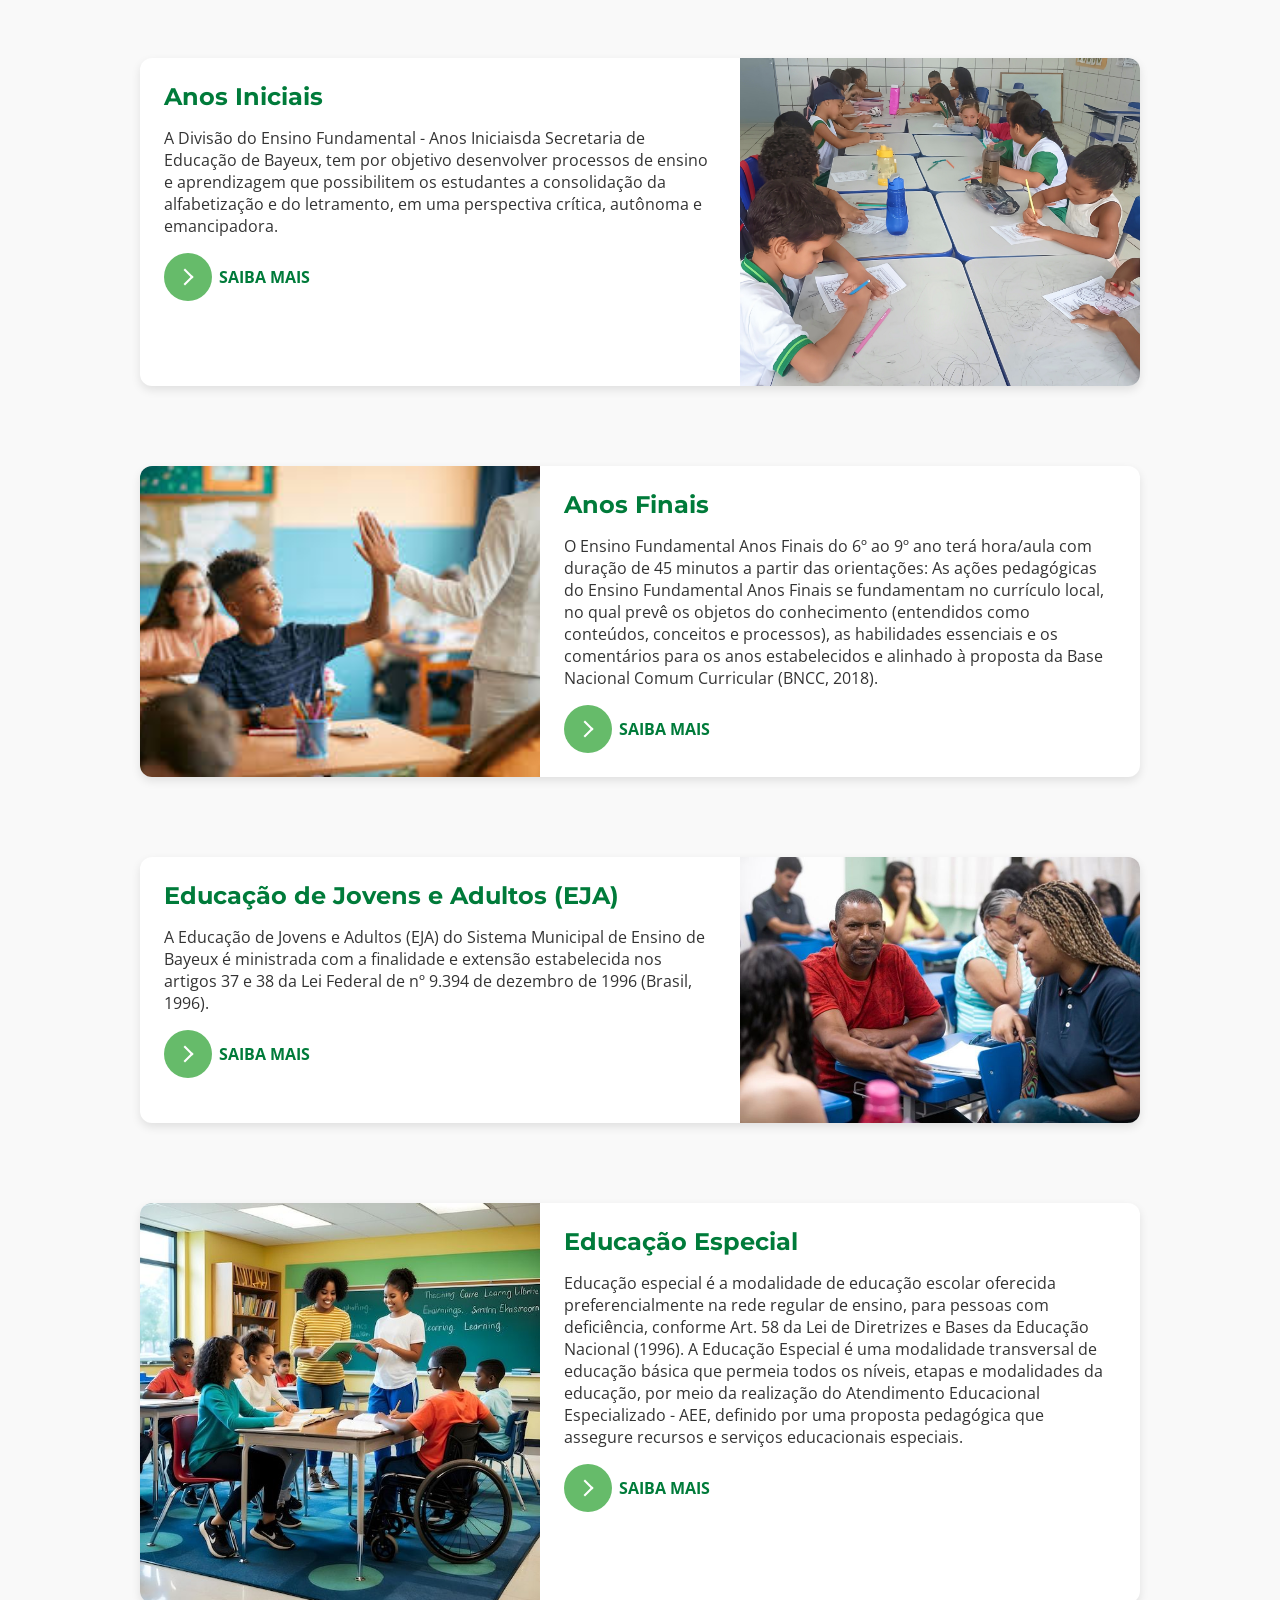
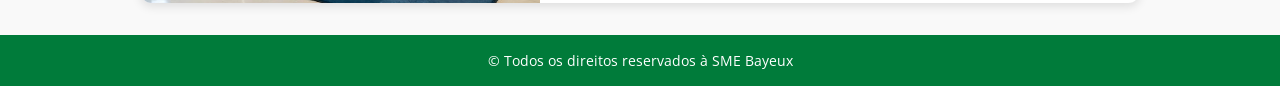
==== commit ec00207f: "Att" ====
--- a/index.html
+++ b/index.html
@@ -90,6 +90,12 @@
     <div id="slide">
       <div id="slide-elements">
         <div class="slideNoticia">
+          <img src="container/Iniciais/noticia13/imagens/capa.jpg" alt="Lobo">
+          <a class="noticia" href="container/Iniciais/noticia13/Noticia3.html">Capacitação do SIAVE reúne gestores
+            municipais e estaduais em Bayeux
+            - PB.</a>
+        </div>
+        <div class="slideNoticia">
           <img src="container/Iniciais/noticia12/imagens/capa.png" alt="Lobo">
           <a class="noticia" href="container/Iniciais/noticia12/Noticia3.html">Educação em Movimento: Dia “A” da
             Alfabetização e Prepara SAEB mobilizam as escolas de Bayeux - PB.</a>
